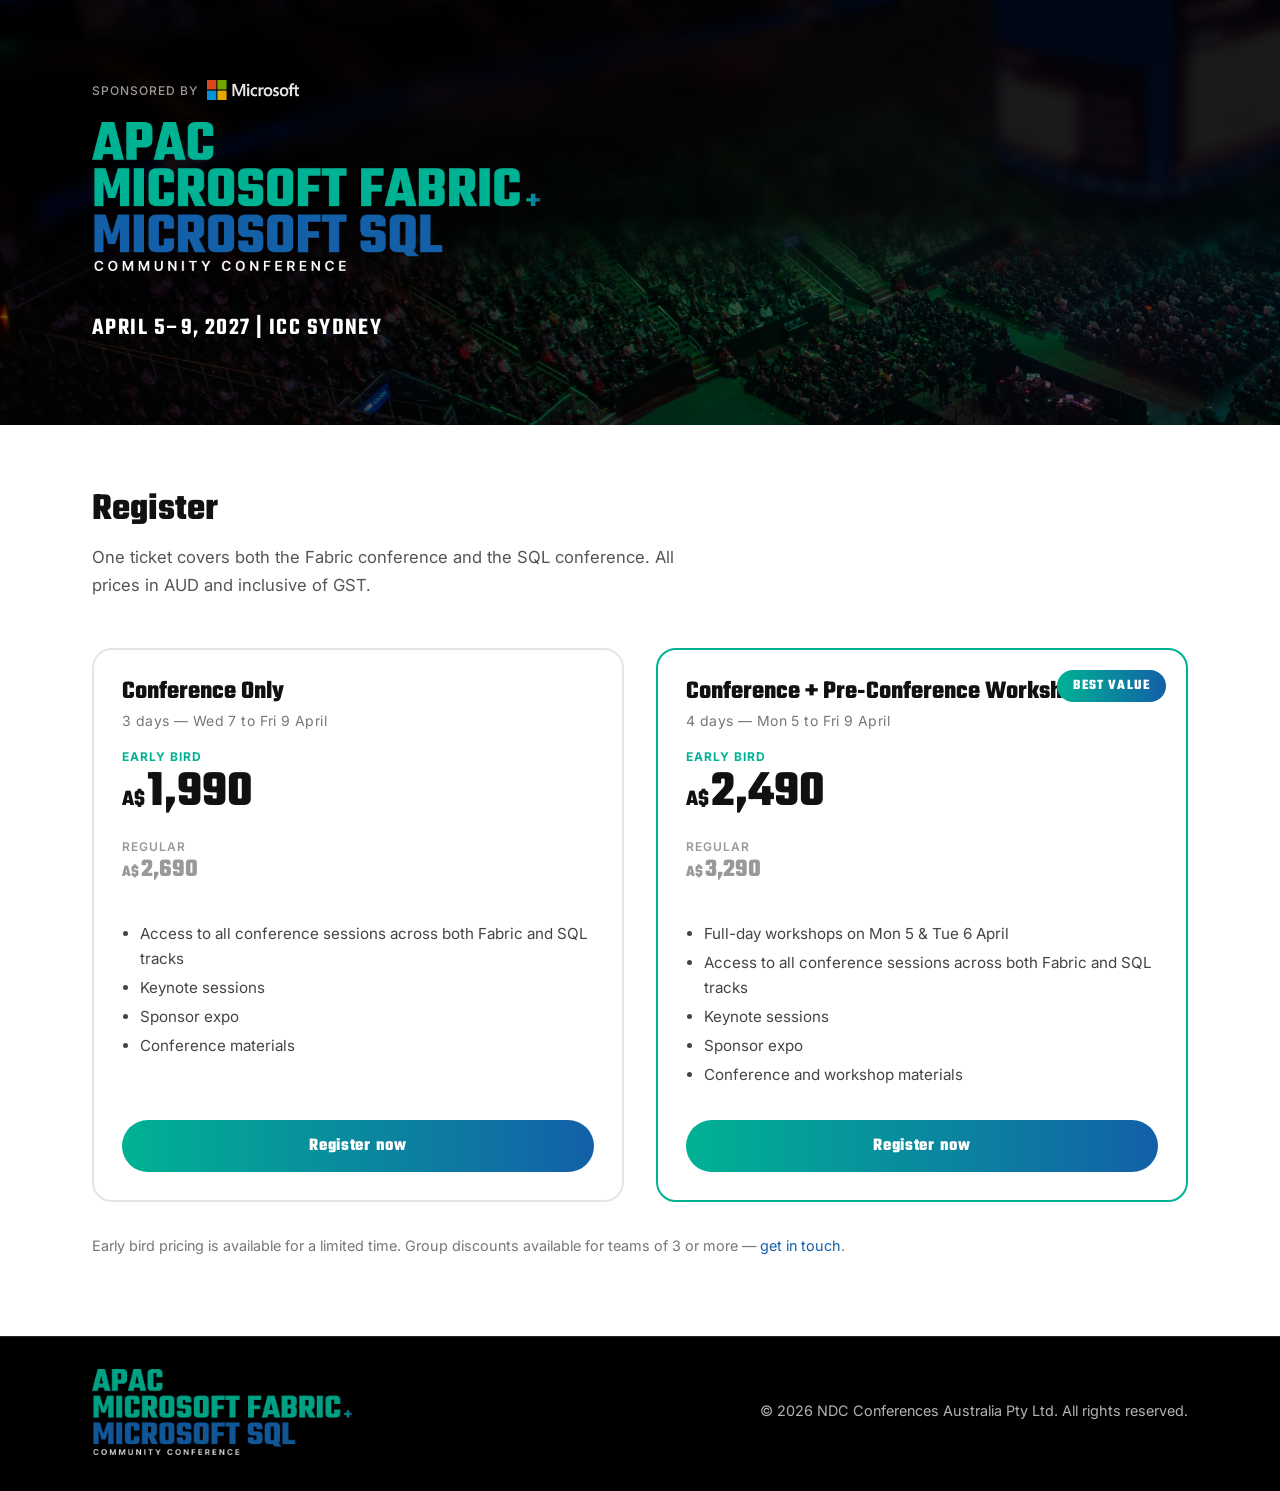
==== tickets.html @ f188d121 "Add tickets page with early bird and regular pricing Two tiers: Conference Only (A$1,990 / A$2,690) " ====
<!DOCTYPE html>
<html lang="en">
<head>
  <meta charset="UTF-8" />
  <meta name="viewport" content="width=device-width, initial-scale=1.0" />

  <title>Tickets | APAC Microsoft Fabric &amp; SQL Community Conference 2027 | Sydney</title>

  <meta
    name="description"
    content="Register for the APAC Microsoft Fabric Community Conference and Microsoft SQL Community Conference. ICC Sydney, 5–9 April 2027."
  />

  <link rel="icon" type="image/svg+xml" href="assets/favicon.svg" />
  <link rel="alternate icon" type="image/png" href="assets/favicon.png" />
  <link rel="preload" as="image" href="assets/fabconbackground.jpg" />
  <link rel="stylesheet" href="css/main.css" />
  <link rel="stylesheet" href="https://fonts.googleapis.com/css2?family=Inter:wght@300;400;500;600;700;800&family=Teko:wght@400;600;700&display=swap" />
</head>
<body>

  <div class="page-background page-background--short">
    <div class="page-content">
      <header class="hero">
        <div class="hero-wordmark">
          <div class="hero-sponsor">
            <span class="hero-sponsor-label">Sponsored by</span>
            <img src="assets/microsoft-logo.png" alt="Microsoft" class="hero-sponsor-logo" />
          </div>
          <a href="index.html">
            <img src="assets/logo-main.png" alt="APAC Microsoft Fabric Community Conference &amp; Microsoft SQL Community Conference" class="hero-logo" />
          </a>
        </div>

        <h2 class="hero-meta">
          April 5–9, 2027 | ICC Sydney
        </h2>
      </header>
    </div>
  </div>

  <main>
    <section class="pricing-section">
      <div class="pricing-inner">
        <h1 class="pricing-title">Register</h1>
        <p class="pricing-intro">
          One ticket covers both the Fabric conference and the SQL conference. All prices in AUD and inclusive of GST.
        </p>

        <div class="pricing-grid">

          <!-- Conference Only -->
          <div class="pricing-card">
            <div class="pricing-card-header">
              <h2 class="pricing-card-title">Conference Only</h2>
              <p class="pricing-card-days">3 days — Wed 7 to Fri 9 April</p>
            </div>
            <div class="pricing-card-body">
              <div class="pricing-tier pricing-tier--earlybird">
                <span class="pricing-tier-label">Early Bird</span>
                <div class="pricing-amount">
                  <span class="pricing-currency">A$</span><span class="pricing-number">1,990</span>
                </div>
              </div>
              <div class="pricing-tier">
                <span class="pricing-tier-label">Regular</span>
                <div class="pricing-amount pricing-amount--regular">
                  <span class="pricing-currency">A$</span><span class="pricing-number">2,690</span>
                </div>
              </div>
              <ul class="pricing-includes">
                <li>Access to all conference sessions across both Fabric and SQL tracks</li>
                <li>Keynote sessions</li>
                <li>Sponsor expo</li>
                <li>Conference materials</li>
              </ul>
              <a href="#" class="pricing-button">Register now</a>
            </div>
          </div>

          <!-- Conference + Workshops -->
          <div class="pricing-card pricing-card--featured">
            <div class="pricing-card-badge">Best value</div>
            <div class="pricing-card-header">
              <h2 class="pricing-card-title">Conference + Pre&#8209;Conference Workshops</h2>
              <p class="pricing-card-days">4 days — Mon 5 to Fri 9 April</p>
            </div>
            <div class="pricing-card-body">
              <div class="pricing-tier pricing-tier--earlybird">
                <span class="pricing-tier-label">Early Bird</span>
                <div class="pricing-amount">
                  <span class="pricing-currency">A$</span><span class="pricing-number">2,490</span>
                </div>
              </div>
              <div class="pricing-tier">
                <span class="pricing-tier-label">Regular</span>
                <div class="pricing-amount pricing-amount--regular">
                  <span class="pricing-currency">A$</span><span class="pricing-number">3,290</span>
                </div>
              </div>
              <ul class="pricing-includes">
                <li>Full-day workshops on Mon 5 &amp; Tue 6 April</li>
                <li>Access to all conference sessions across both Fabric and SQL tracks</li>
                <li>Keynote sessions</li>
                <li>Sponsor expo</li>
                <li>Conference and workshop materials</li>
              </ul>
              <a href="#" class="pricing-button">Register now</a>
            </div>
          </div>

        </div>

        <p class="pricing-note">
          Early bird pricing is available for a limited time. Group discounts available for teams of 3 or more — <a href="mailto:hello@fabconapac.com">get in touch</a>.
        </p>
      </div>
    </section>
  </main>

  <footer class="site-footer">
    <div class="footer-inner">
      <div class="footer-left">
        <img src="assets/logo-main.png" alt="APAC Microsoft Fabric Community Conference &amp; Microsoft SQL Community Conference" class="footer-logo" />
      </div>
      <div class="footer-right">
        <p class="footer-text">
          © 2026 NDC Conferences Australia Pty Ltd. All rights reserved.
        </p>
      </div>
    </div>
  </footer>

</body>
</html>
---- css/main.css ----
body{margin:0;font-family:'Inter',Helvetica,Arial,sans-serif;color:#fff;background:#000}.visually-hidden{position:absolute;width:1px;height:1px;padding:0;margin:-1px;overflow:hidden;clip:rect(0,0,0,0);white-space:nowrap;border:0}.page-background{position:relative;min-height:100vh;background-image:url(../assets/fabconbackground.jpg);background-size:cover;background-position:center top;background-repeat:no-repeat;box-sizing:border-box;padding:5rem 2rem 2rem}.page-background::before{content:'';position:absolute;inset:0;backdrop-filter:blur(6px);-webkit-backdrop-filter:blur(6px);background:linear-gradient(to bottom,rgba(0,0,0,.72) 0%,rgba(0,0,0,.72) 50%,rgba(0,0,0,.35) 72%,rgba(0,0,0,.25) 100%);-webkit-mask-image:linear-gradient(to bottom,black 50%,transparent 72%);mask-image:linear-gradient(to bottom,black 50%,transparent 72%);z-index:0}.page-background::after{content:'';position:absolute;inset:0;background:rgba(0,0,0,.3);z-index:0}.page-content{position:relative;z-index:1;width:100%;max-width:1096px;margin:0 auto}.hero{width:100%;max-width:560px;text-align:left}.hero-logo{width:min(48vw,336px);height:auto;max-height:none;display:block;margin-bottom:20px}.hero-wordmark{display:flex;flex-direction:column;gap:.15em;margin-bottom:20px}.hero-wordmark-title{font-family:'Teko',sans-serif;font-size:clamp(1.9rem,4.5vw,3rem);font-weight:800;letter-spacing:.03em;line-height:1;color:#fff}.hero-wordmark-sub{font-family:'Inter',sans-serif;font-size:clamp(.85rem,1.8vw,1.1rem);font-weight:400;letter-spacing:.12em;text-transform:uppercase;color:rgba(255,255,255,.8)}.hero-sponsor{display:flex;align-items:center;gap:.6rem;margin-bottom:1.25rem}.hero-sponsor-label{font-family:'Inter',sans-serif;font-size:.75rem;font-weight:500;letter-spacing:.08em;text-transform:uppercase;color:rgba(255,255,255,.6)}.hero-sponsor-logo{height:20px;width:auto;opacity:.9}.hero-meta{width:min(60vw,420px);margin:0 0 2rem;font-size:clamp(1.2rem,2.4vw,1.5rem);font-weight:600;letter-spacing:.06em;text-transform:uppercase}.signup-intro{width:min(60vw,420px);margin:0 0 1rem;font-size:clamp(.95rem,1.4vw,1.1rem);letter-spacing:.04em}.signup-form{width:min(60vw,420px)}.signup-row{display:flex;gap:.75rem}.signup-input{flex:1;min-width:0;height:3.25rem;padding:0 1rem;border-radius:999px;border:1px solid rgba(255,255,255,.35);background:rgba(0,0,0,.45);color:#fff;font:inherit;box-sizing:border-box}.signup-input::placeholder{color:rgba(255,255,255,.75)}.signup-input:focus{outline:0;border-color:rgba(255,255,255,.75)}.signup-button{height:3.25rem;padding:0 1.5rem;border:0;border-radius:999px;color:#fff;font:inherit;font-weight:700;cursor:pointer;white-space:nowrap;background:linear-gradient(90deg,#00b294 0%,#1360a8 100%)}.signup-button:hover{filter:brightness(1.05)}.signup-button:focus{outline:rgba(255,255,255,.85) solid 2px;outline-offset:2px}.fabcon-section{width:100%;max-width:1096px;margin:4rem auto 0}.fabcon-content{text-align:left}.fabcon-title{margin:0 0 2rem;font-size:clamp(1.8rem,3vw,2.75rem);line-height:1.15;color:#78d3b9;font-weight:700}.fabcon-body{display:grid;grid-template-columns:minmax(0,1fr) minmax(320px,460px);gap:2.5rem;align-items:stretch}.fabcon-text-content{max-width:540px}.fabcon-subtitle{margin:0 0 1rem;font-size:clamp(1.15rem,2vw,1.5rem);line-height:1.2;color:#fff;font-weight:700}.fabcon-text{margin:0;font-size:clamp(1rem,1.35vw,1.125rem);line-height:1.7}.fabcon-image-wrap{width:100%;height:100%;display:flex}.fabcon-image{width:100%;height:100%;object-fit:cover;display:block}.reasons-section{margin-top:5rem;background-color:#fff;color:#111;border-radius:24px;position:relative;overflow:hidden}.reasons-inner{max-width:1096px;margin:0 auto;padding:4rem 2rem;box-sizing:border-box}.reasons-title{margin:0 0 .75rem;font-size:clamp(2rem,3vw,2.8rem);line-height:1.1;color:#111}.reasons-intro{max-width:720px;margin:0 0 2.5rem;font-size:clamp(1rem,1.3vw,1.125rem);line-height:1.7;color:#333}.reasons-grid{display:grid;grid-template-columns:repeat(3,minmax(0,1fr));gap:2rem}.reason-card{display:flex;flex-direction:column}.reason-image{width:100%;aspect-ratio:4/3;object-fit:cover;display:block;border-radius:18px;margin-bottom:1rem}.reason-title{margin:0 0 .5rem;font-size:1.2rem;line-height:1.2;color:#111}.reason-text{margin:0;font-size:1rem;line-height:1.65;color:#333}@media (min-width:1100px){.hero-logo,.hero-meta,.signup-form,.signup-intro{width:448px}}@media (max-width:960px){.fabcon-body{grid-template-columns:1fr;gap:1.75rem}.fabcon-image-wrap{order:2;height:auto}.fabcon-image{height:auto}.reasons-grid{grid-template-columns:repeat(2,minmax(0,1fr))}}@media (max-width:640px){.page-background{padding:3rem 1.25rem 1.25rem}.hero{max-width:100%}.hero-logo,.hero-meta,.signup-form,.signup-intro{width:100%}.hero-logo{margin-top:1.5rem;margin-bottom:20px;margin-left:0}.hero-wordmark{margin-top:1.5rem}.signup-intro{margin-top:.25rem;margin-bottom:.5rem;font-size:.8rem}.signup-row{flex-direction:column;gap:.6rem}.signup-form .signup-input{-webkit-appearance:none;appearance:none;width:100%;min-height:4rem;height:4rem;padding:0 1.2rem;font-size:1rem;line-height:normal;box-sizing:border-box}.signup-form .signup-button{width:100%;min-height:3rem;height:3rem;padding:0 1rem;font-size:.95rem;box-sizing:border-box}.fabcon-section{margin-top:3rem}.reasons-section{margin-top:3rem;border-radius:18px}.reasons-inner{padding:2.5rem 1.25rem}.reasons-intro{margin-bottom:2rem}.reasons-grid{grid-template-columns:1fr;gap:1.5rem}.reason-image{aspect-ratio:16/10}}.site-footer{border-top:1px solid rgba(255,255,255,.15)}.footer-inner{max-width:1096px;margin:0 auto;padding:2rem;display:flex;align-items:center;justify-content:space-between;gap:2rem}.footer-logo{width:260px;height:auto;opacity:.9}.footer-wordmark{display:flex;flex-direction:column;gap:.1em}.footer-wordmark-title{font-family:'Teko',sans-serif;font-size:1.1rem;font-weight:800;letter-spacing:.03em;line-height:1;color:#fff}.footer-wordmark-sub{font-family:'Inter',sans-serif;font-size:.65rem;font-weight:400;letter-spacing:.1em;text-transform:uppercase;color:rgba(255,255,255,.7)}.brand-fabcon{color:#00b294}.brand-sqlcon{color:#1360a8}.footer-text{margin:0 0 .5rem;font-size:.9rem;color:rgba(255,255,255,.7)}.footer-links{display:flex;gap:1.25rem}.footer-links a{font-size:.9rem;color:rgba(255,255,255,.7);text-decoration:none}.footer-links a:hover{color:#fff}#hubspot-form{width:min(60vw,420px)}#hubspot-form .hs-form{margin:0}#hubspot-form .hs-form-field{margin-bottom:.75rem}#hubspot-form .hs_email .input,#hubspot-form .input{margin:0}#hubspot-form input[type=email]{width:100%;min-width:0;height:3.25rem;padding:0 1rem;border-radius:999px;border:1px solid rgba(255,255,255,.35);background:rgba(0,0,0,.45);color:#fff;font:inherit;box-sizing:border-box}#hubspot-form input[type=email]::placeholder{color:rgba(255,255,255,.75)}#hubspot-form input[type=email]:focus{outline:0;border-color:rgba(255,255,255,.75)}#hubspot-form .hs-button,#hubspot-form input[type=submit]{height:3.25rem;padding:0 1.5rem;border:0;border-radius:999px;color:#fff;font:inherit;font-weight:700;cursor:pointer;white-space:nowrap;background:linear-gradient(90deg,#00b294 0%,#1360a8 100%)}#hubspot-form .actions{margin:0}@media (min-width:1100px){#hubspot-form{width:560px}}@media (max-width:640px){.footer-inner{flex-direction:column;align-items:flex-start;padding:2rem 1.25rem}.footer-logo{width:140px}#hubspot-form{width:100%}#hubspot-form input[type=email]{-webkit-appearance:none;appearance:none;min-height:4rem;height:4rem;padding:0 1.2rem;font-size:1rem}#hubspot-form .hs-button,#hubspot-form input[type=submit]{width:100%;min-height:3rem;height:3rem;padding:0 1rem;font-size:.95rem}}.hero-meta,.fabcon-title,.fabcon-subtitle,.reasons-title,.reason-title{font-family:'Teko',sans-serif}.signup-button,#hubspot-form .hs-button,#hubspot-form input[type=submit]{font-family:'Teko',sans-serif}.fabric-icon{position:absolute;pointer-events:none;opacity:.15;}.fabric-icon--hex{width:190px;top:-55px;left:-45px;}.fabric-icon--db{width:130px;top:-15px;right:90px;}.fabric-icon--chart{width:160px;bottom:-15px;left:50px;}.fabric-icon--pipeline{width:170px;top:42%;right:-25px;}.fabric-icon--table{width:130px;bottom:50px;right:170px;}.fabric-icon--spark{width:80px;bottom:-10px;right:20px;opacity:.18;}.page-background--short{min-height:0;padding-bottom:3rem}.pricing-section{background:#fff;color:#111;padding:4rem 2rem;box-sizing:border-box}.pricing-inner{max-width:1096px;margin:0 auto}.pricing-title{font-family:'Teko',sans-serif;font-size:clamp(2rem,3vw,2.8rem);line-height:1.1;color:#111;margin:0 0 .75rem}.pricing-intro{max-width:600px;margin:0 0 3rem;font-size:clamp(1rem,1.3vw,1.125rem);line-height:1.7;color:#555}.pricing-grid{display:grid;grid-template-columns:repeat(2,minmax(0,1fr));gap:2rem;margin-bottom:2rem}.pricing-card{border:2px solid #e5e5e5;border-radius:20px;overflow:hidden;display:flex;flex-direction:column;position:relative}.pricing-card--featured{border-color:#00b294;border-width:2px}.pricing-card-badge{background:linear-gradient(90deg,#00b294 0%,#1360a8 100%);color:#fff;font-family:'Teko',sans-serif;font-size:.9rem;font-weight:700;letter-spacing:.08em;text-transform:uppercase;padding:.35rem 1rem;display:inline-block;position:absolute;top:1.25rem;right:1.25rem;border-radius:999px}.pricing-card-header{padding:1.75rem 1.75rem 1.25rem}.pricing-card-title{font-family:'Teko',sans-serif;font-size:clamp(1.4rem,2vw,1.8rem);font-weight:700;line-height:1.1;color:#111;margin:0 0 .4rem}.pricing-card-days{font-size:.875rem;color:#777;margin:0;letter-spacing:.03em}.pricing-card-body{padding:0 1.75rem 1.75rem;display:flex;flex-direction:column;flex:1}.pricing-tier{margin-bottom:1.25rem}.pricing-tier--earlybird .pricing-tier-label{color:#00b294;font-weight:700}.pricing-tier-label{display:block;font-size:.75rem;font-weight:600;letter-spacing:.08em;text-transform:uppercase;color:#999;margin-bottom:.2rem}.pricing-amount{display:flex;align-items:baseline;gap:.1rem}.pricing-currency{font-family:'Teko',sans-serif;font-size:1.4rem;font-weight:700;color:#111;line-height:1}.pricing-number{font-family:'Teko',sans-serif;font-size:clamp(2.6rem,4vw,3.4rem);font-weight:700;color:#111;line-height:1}.pricing-amount--regular .pricing-currency,.pricing-amount--regular .pricing-number{color:#999;font-size:1.6rem}.pricing-amount--regular .pricing-currency{font-size:1rem}.pricing-includes{margin:1.25rem 0 1.75rem;padding:0 0 0 1.1rem;list-style:disc}.pricing-includes li{font-size:.95rem;line-height:1.6;color:#444;margin-bottom:.3rem}.pricing-button{display:block;text-align:center;height:3.25rem;line-height:3.25rem;border-radius:999px;background:linear-gradient(90deg,#00b294 0%,#1360a8 100%);color:#fff;font-family:'Teko',sans-serif;font-size:1.1rem;font-weight:700;letter-spacing:.04em;text-decoration:none;margin-top:auto;transition:filter .15s}.pricing-button:hover{filter:brightness(1.08)}.pricing-note{font-size:.9rem;color:#777;line-height:1.65}.pricing-note a{color:#1360a8;text-decoration:none}.pricing-note a:hover{text-decoration:underline}.tickets-link{display:inline-block;margin-bottom:1.5rem;font-size:.9rem;font-weight:600;color:rgba(255,255,255,.7);text-decoration:none;letter-spacing:.04em}.tickets-link:hover{color:#fff}@media (max-width:680px){.pricing-grid{grid-template-columns:1fr}.pricing-card-badge{font-size:.8rem;padding:.25rem .75rem}}
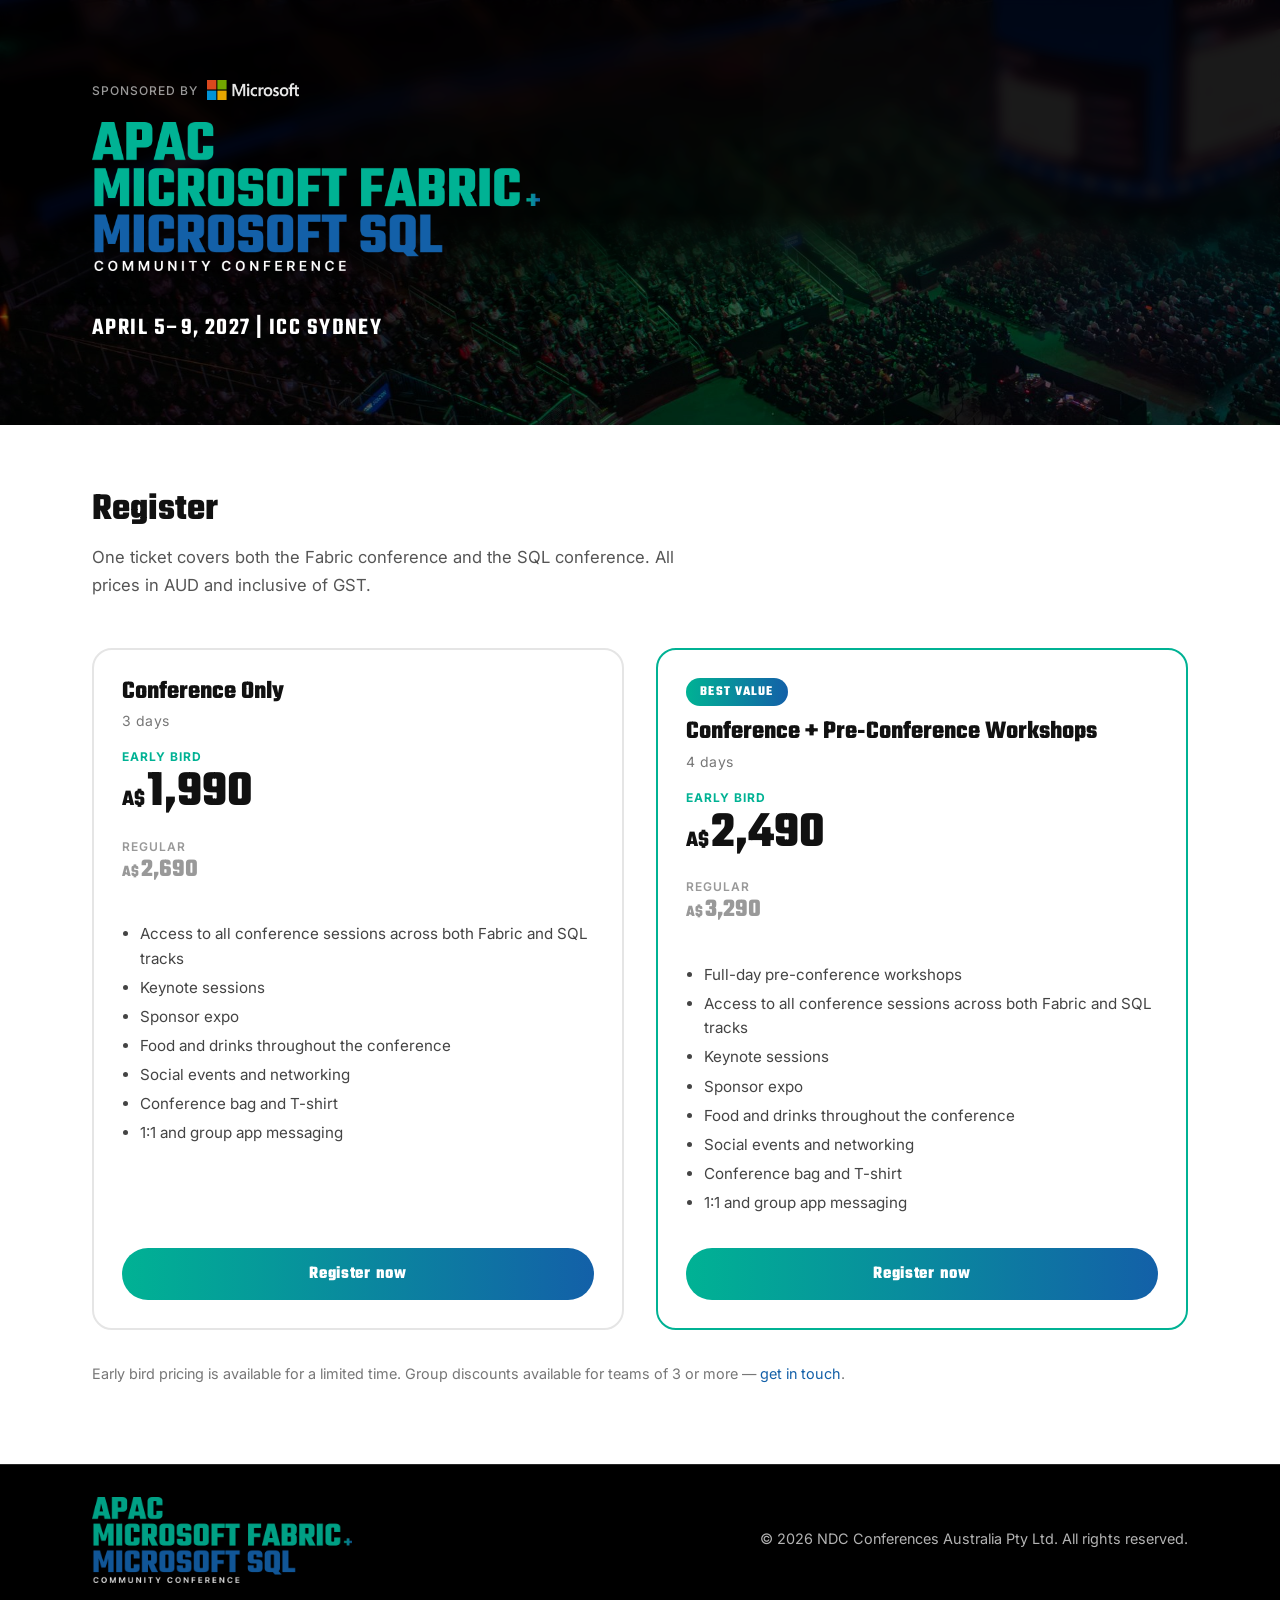
==== commit d1e635ab: "Fix Best Value badge layout, remove dates, add inclusions to both ticket types Co-Authored-By: Claud" ====
--- a/tickets.html
+++ b/tickets.html
@@ -53,7 +53,7 @@
           <div class="pricing-card">
             <div class="pricing-card-header">
               <h2 class="pricing-card-title">Conference Only</h2>
-              <p class="pricing-card-days">3 days — Wed 7 to Fri 9 April</p>
+              <p class="pricing-card-days">3 days</p>
             </div>
             <div class="pricing-card-body">
               <div class="pricing-tier pricing-tier--earlybird">
@@ -72,7 +72,10 @@
                 <li>Access to all conference sessions across both Fabric and SQL tracks</li>
                 <li>Keynote sessions</li>
                 <li>Sponsor expo</li>
-                <li>Conference materials</li>
+                <li>Food and drinks throughout the conference</li>
+                <li>Social events and networking</li>
+                <li>Conference bag and T-shirt</li>
+                <li>1:1 and group app messaging</li>
               </ul>
               <a href="#" class="pricing-button">Register now</a>
             </div>
@@ -80,10 +83,10 @@
 
           <!-- Conference + Workshops -->
           <div class="pricing-card pricing-card--featured">
-            <div class="pricing-card-badge">Best value</div>
             <div class="pricing-card-header">
+              <div class="pricing-card-badge">Best value</div>
               <h2 class="pricing-card-title">Conference + Pre&#8209;Conference Workshops</h2>
-              <p class="pricing-card-days">4 days — Mon 5 to Fri 9 April</p>
+              <p class="pricing-card-days">4 days</p>
             </div>
             <div class="pricing-card-body">
               <div class="pricing-tier pricing-tier--earlybird">
@@ -99,11 +102,14 @@
                 </div>
               </div>
               <ul class="pricing-includes">
-                <li>Full-day workshops on Mon 5 &amp; Tue 6 April</li>
+                <li>Full-day pre-conference workshops</li>
                 <li>Access to all conference sessions across both Fabric and SQL tracks</li>
                 <li>Keynote sessions</li>
                 <li>Sponsor expo</li>
-                <li>Conference and workshop materials</li>
+                <li>Food and drinks throughout the conference</li>
+                <li>Social events and networking</li>
+                <li>Conference bag and T-shirt</li>
+                <li>1:1 and group app messaging</li>
               </ul>
               <a href="#" class="pricing-button">Register now</a>
             </div>
--- a/css/main.css
+++ b/css/main.css
@@ -1 +1 @@
-body{margin:0;font-family:'Inter',Helvetica,Arial,sans-serif;color:#fff;background:#000}.visually-hidden{position:absolute;width:1px;height:1px;padding:0;margin:-1px;overflow:hidden;clip:rect(0,0,0,0);white-space:nowrap;border:0}.page-background{position:relative;min-height:100vh;background-image:url(../assets/fabconbackground.jpg);background-size:cover;background-position:center top;background-repeat:no-repeat;box-sizing:border-box;padding:5rem 2rem 2rem}.page-background::before{content:'';position:absolute;inset:0;backdrop-filter:blur(6px);-webkit-backdrop-filter:blur(6px);background:linear-gradient(to bottom,rgba(0,0,0,.72) 0%,rgba(0,0,0,.72) 50%,rgba(0,0,0,.35) 72%,rgba(0,0,0,.25) 100%);-webkit-mask-image:linear-gradient(to bottom,black 50%,transparent 72%);mask-image:linear-gradient(to bottom,black 50%,transparent 72%);z-index:0}.page-background::after{content:'';position:absolute;inset:0;background:rgba(0,0,0,.3);z-index:0}.page-content{position:relative;z-index:1;width:100%;max-width:1096px;margin:0 auto}.hero{width:100%;max-width:560px;text-align:left}.hero-logo{width:min(48vw,336px);height:auto;max-height:none;display:block;margin-bottom:20px}.hero-wordmark{display:flex;flex-direction:column;gap:.15em;margin-bottom:20px}.hero-wordmark-title{font-family:'Teko',sans-serif;font-size:clamp(1.9rem,4.5vw,3rem);font-weight:800;letter-spacing:.03em;line-height:1;color:#fff}.hero-wordmark-sub{font-family:'Inter',sans-serif;font-size:clamp(.85rem,1.8vw,1.1rem);font-weight:400;letter-spacing:.12em;text-transform:uppercase;color:rgba(255,255,255,.8)}.hero-sponsor{display:flex;align-items:center;gap:.6rem;margin-bottom:1.25rem}.hero-sponsor-label{font-family:'Inter',sans-serif;font-size:.75rem;font-weight:500;letter-spacing:.08em;text-transform:uppercase;color:rgba(255,255,255,.6)}.hero-sponsor-logo{height:20px;width:auto;opacity:.9}.hero-meta{width:min(60vw,420px);margin:0 0 2rem;font-size:clamp(1.2rem,2.4vw,1.5rem);font-weight:600;letter-spacing:.06em;text-transform:uppercase}.signup-intro{width:min(60vw,420px);margin:0 0 1rem;font-size:clamp(.95rem,1.4vw,1.1rem);letter-spacing:.04em}.signup-form{width:min(60vw,420px)}.signup-row{display:flex;gap:.75rem}.signup-input{flex:1;min-width:0;height:3.25rem;padding:0 1rem;border-radius:999px;border:1px solid rgba(255,255,255,.35);background:rgba(0,0,0,.45);color:#fff;font:inherit;box-sizing:border-box}.signup-input::placeholder{color:rgba(255,255,255,.75)}.signup-input:focus{outline:0;border-color:rgba(255,255,255,.75)}.signup-button{height:3.25rem;padding:0 1.5rem;border:0;border-radius:999px;color:#fff;font:inherit;font-weight:700;cursor:pointer;white-space:nowrap;background:linear-gradient(90deg,#00b294 0%,#1360a8 100%)}.signup-button:hover{filter:brightness(1.05)}.signup-button:focus{outline:rgba(255,255,255,.85) solid 2px;outline-offset:2px}.fabcon-section{width:100%;max-width:1096px;margin:4rem auto 0}.fabcon-content{text-align:left}.fabcon-title{margin:0 0 2rem;font-size:clamp(1.8rem,3vw,2.75rem);line-height:1.15;color:#78d3b9;font-weight:700}.fabcon-body{display:grid;grid-template-columns:minmax(0,1fr) minmax(320px,460px);gap:2.5rem;align-items:stretch}.fabcon-text-content{max-width:540px}.fabcon-subtitle{margin:0 0 1rem;font-size:clamp(1.15rem,2vw,1.5rem);line-height:1.2;color:#fff;font-weight:700}.fabcon-text{margin:0;font-size:clamp(1rem,1.35vw,1.125rem);line-height:1.7}.fabcon-image-wrap{width:100%;height:100%;display:flex}.fabcon-image{width:100%;height:100%;object-fit:cover;display:block}.reasons-section{margin-top:5rem;background-color:#fff;color:#111;border-radius:24px;position:relative;overflow:hidden}.reasons-inner{max-width:1096px;margin:0 auto;padding:4rem 2rem;box-sizing:border-box}.reasons-title{margin:0 0 .75rem;font-size:clamp(2rem,3vw,2.8rem);line-height:1.1;color:#111}.reasons-intro{max-width:720px;margin:0 0 2.5rem;font-size:clamp(1rem,1.3vw,1.125rem);line-height:1.7;color:#333}.reasons-grid{display:grid;grid-template-columns:repeat(3,minmax(0,1fr));gap:2rem}.reason-card{display:flex;flex-direction:column}.reason-image{width:100%;aspect-ratio:4/3;object-fit:cover;display:block;border-radius:18px;margin-bottom:1rem}.reason-title{margin:0 0 .5rem;font-size:1.2rem;line-height:1.2;color:#111}.reason-text{margin:0;font-size:1rem;line-height:1.65;color:#333}@media (min-width:1100px){.hero-logo,.hero-meta,.signup-form,.signup-intro{width:448px}}@media (max-width:960px){.fabcon-body{grid-template-columns:1fr;gap:1.75rem}.fabcon-image-wrap{order:2;height:auto}.fabcon-image{height:auto}.reasons-grid{grid-template-columns:repeat(2,minmax(0,1fr))}}@media (max-width:640px){.page-background{padding:3rem 1.25rem 1.25rem}.hero{max-width:100%}.hero-logo,.hero-meta,.signup-form,.signup-intro{width:100%}.hero-logo{margin-top:1.5rem;margin-bottom:20px;margin-left:0}.hero-wordmark{margin-top:1.5rem}.signup-intro{margin-top:.25rem;margin-bottom:.5rem;font-size:.8rem}.signup-row{flex-direction:column;gap:.6rem}.signup-form .signup-input{-webkit-appearance:none;appearance:none;width:100%;min-height:4rem;height:4rem;padding:0 1.2rem;font-size:1rem;line-height:normal;box-sizing:border-box}.signup-form .signup-button{width:100%;min-height:3rem;height:3rem;padding:0 1rem;font-size:.95rem;box-sizing:border-box}.fabcon-section{margin-top:3rem}.reasons-section{margin-top:3rem;border-radius:18px}.reasons-inner{padding:2.5rem 1.25rem}.reasons-intro{margin-bottom:2rem}.reasons-grid{grid-template-columns:1fr;gap:1.5rem}.reason-image{aspect-ratio:16/10}}.site-footer{border-top:1px solid rgba(255,255,255,.15)}.footer-inner{max-width:1096px;margin:0 auto;padding:2rem;display:flex;align-items:center;justify-content:space-between;gap:2rem}.footer-logo{width:260px;height:auto;opacity:.9}.footer-wordmark{display:flex;flex-direction:column;gap:.1em}.footer-wordmark-title{font-family:'Teko',sans-serif;font-size:1.1rem;font-weight:800;letter-spacing:.03em;line-height:1;color:#fff}.footer-wordmark-sub{font-family:'Inter',sans-serif;font-size:.65rem;font-weight:400;letter-spacing:.1em;text-transform:uppercase;color:rgba(255,255,255,.7)}.brand-fabcon{color:#00b294}.brand-sqlcon{color:#1360a8}.footer-text{margin:0 0 .5rem;font-size:.9rem;color:rgba(255,255,255,.7)}.footer-links{display:flex;gap:1.25rem}.footer-links a{font-size:.9rem;color:rgba(255,255,255,.7);text-decoration:none}.footer-links a:hover{color:#fff}#hubspot-form{width:min(60vw,420px)}#hubspot-form .hs-form{margin:0}#hubspot-form .hs-form-field{margin-bottom:.75rem}#hubspot-form .hs_email .input,#hubspot-form .input{margin:0}#hubspot-form input[type=email]{width:100%;min-width:0;height:3.25rem;padding:0 1rem;border-radius:999px;border:1px solid rgba(255,255,255,.35);background:rgba(0,0,0,.45);color:#fff;font:inherit;box-sizing:border-box}#hubspot-form input[type=email]::placeholder{color:rgba(255,255,255,.75)}#hubspot-form input[type=email]:focus{outline:0;border-color:rgba(255,255,255,.75)}#hubspot-form .hs-button,#hubspot-form input[type=submit]{height:3.25rem;padding:0 1.5rem;border:0;border-radius:999px;color:#fff;font:inherit;font-weight:700;cursor:pointer;white-space:nowrap;background:linear-gradient(90deg,#00b294 0%,#1360a8 100%)}#hubspot-form .actions{margin:0}@media (min-width:1100px){#hubspot-form{width:560px}}@media (max-width:640px){.footer-inner{flex-direction:column;align-items:flex-start;padding:2rem 1.25rem}.footer-logo{width:140px}#hubspot-form{width:100%}#hubspot-form input[type=email]{-webkit-appearance:none;appearance:none;min-height:4rem;height:4rem;padding:0 1.2rem;font-size:1rem}#hubspot-form .hs-button,#hubspot-form input[type=submit]{width:100%;min-height:3rem;height:3rem;padding:0 1rem;font-size:.95rem}}.hero-meta,.fabcon-title,.fabcon-subtitle,.reasons-title,.reason-title{font-family:'Teko',sans-serif}.signup-button,#hubspot-form .hs-button,#hubspot-form input[type=submit]{font-family:'Teko',sans-serif}.fabric-icon{position:absolute;pointer-events:none;opacity:.15;}.fabric-icon--hex{width:190px;top:-55px;left:-45px;}.fabric-icon--db{width:130px;top:-15px;right:90px;}.fabric-icon--chart{width:160px;bottom:-15px;left:50px;}.fabric-icon--pipeline{width:170px;top:42%;right:-25px;}.fabric-icon--table{width:130px;bottom:50px;right:170px;}.fabric-icon--spark{width:80px;bottom:-10px;right:20px;opacity:.18;}.page-background--short{min-height:0;padding-bottom:3rem}.pricing-section{background:#fff;color:#111;padding:4rem 2rem;box-sizing:border-box}.pricing-inner{max-width:1096px;margin:0 auto}.pricing-title{font-family:'Teko',sans-serif;font-size:clamp(2rem,3vw,2.8rem);line-height:1.1;color:#111;margin:0 0 .75rem}.pricing-intro{max-width:600px;margin:0 0 3rem;font-size:clamp(1rem,1.3vw,1.125rem);line-height:1.7;color:#555}.pricing-grid{display:grid;grid-template-columns:repeat(2,minmax(0,1fr));gap:2rem;margin-bottom:2rem}.pricing-card{border:2px solid #e5e5e5;border-radius:20px;overflow:hidden;display:flex;flex-direction:column;position:relative}.pricing-card--featured{border-color:#00b294;border-width:2px}.pricing-card-badge{background:linear-gradient(90deg,#00b294 0%,#1360a8 100%);color:#fff;font-family:'Teko',sans-serif;font-size:.9rem;font-weight:700;letter-spacing:.08em;text-transform:uppercase;padding:.35rem 1rem;display:inline-block;position:absolute;top:1.25rem;right:1.25rem;border-radius:999px}.pricing-card-header{padding:1.75rem 1.75rem 1.25rem}.pricing-card-title{font-family:'Teko',sans-serif;font-size:clamp(1.4rem,2vw,1.8rem);font-weight:700;line-height:1.1;color:#111;margin:0 0 .4rem}.pricing-card-days{font-size:.875rem;color:#777;margin:0;letter-spacing:.03em}.pricing-card-body{padding:0 1.75rem 1.75rem;display:flex;flex-direction:column;flex:1}.pricing-tier{margin-bottom:1.25rem}.pricing-tier--earlybird .pricing-tier-label{color:#00b294;font-weight:700}.pricing-tier-label{display:block;font-size:.75rem;font-weight:600;letter-spacing:.08em;text-transform:uppercase;color:#999;margin-bottom:.2rem}.pricing-amount{display:flex;align-items:baseline;gap:.1rem}.pricing-currency{font-family:'Teko',sans-serif;font-size:1.4rem;font-weight:700;color:#111;line-height:1}.pricing-number{font-family:'Teko',sans-serif;font-size:clamp(2.6rem,4vw,3.4rem);font-weight:700;color:#111;line-height:1}.pricing-amount--regular .pricing-currency,.pricing-amount--regular .pricing-number{color:#999;font-size:1.6rem}.pricing-amount--regular .pricing-currency{font-size:1rem}.pricing-includes{margin:1.25rem 0 1.75rem;padding:0 0 0 1.1rem;list-style:disc}.pricing-includes li{font-size:.95rem;line-height:1.6;color:#444;margin-bottom:.3rem}.pricing-button{display:block;text-align:center;height:3.25rem;line-height:3.25rem;border-radius:999px;background:linear-gradient(90deg,#00b294 0%,#1360a8 100%);color:#fff;font-family:'Teko',sans-serif;font-size:1.1rem;font-weight:700;letter-spacing:.04em;text-decoration:none;margin-top:auto;transition:filter .15s}.pricing-button:hover{filter:brightness(1.08)}.pricing-note{font-size:.9rem;color:#777;line-height:1.65}.pricing-note a{color:#1360a8;text-decoration:none}.pricing-note a:hover{text-decoration:underline}.tickets-link{display:inline-block;margin-bottom:1.5rem;font-size:.9rem;font-weight:600;color:rgba(255,255,255,.7);text-decoration:none;letter-spacing:.04em}.tickets-link:hover{color:#fff}@media (max-width:680px){.pricing-grid{grid-template-columns:1fr}.pricing-card-badge{font-size:.8rem;padding:.25rem .75rem}}+body{margin:0;font-family:'Inter',Helvetica,Arial,sans-serif;color:#fff;background:#000}.visually-hidden{position:absolute;width:1px;height:1px;padding:0;margin:-1px;overflow:hidden;clip:rect(0,0,0,0);white-space:nowrap;border:0}.page-background{position:relative;min-height:100vh;background-image:url(../assets/fabconbackground.jpg);background-size:cover;background-position:center top;background-repeat:no-repeat;box-sizing:border-box;padding:5rem 2rem 2rem}.page-background::before{content:'';position:absolute;inset:0;backdrop-filter:blur(6px);-webkit-backdrop-filter:blur(6px);background:linear-gradient(to bottom,rgba(0,0,0,.72) 0%,rgba(0,0,0,.72) 50%,rgba(0,0,0,.35) 72%,rgba(0,0,0,.25) 100%);-webkit-mask-image:linear-gradient(to bottom,black 50%,transparent 72%);mask-image:linear-gradient(to bottom,black 50%,transparent 72%);z-index:0}.page-background::after{content:'';position:absolute;inset:0;background:rgba(0,0,0,.3);z-index:0}.page-content{position:relative;z-index:1;width:100%;max-width:1096px;margin:0 auto}.hero{width:100%;max-width:560px;text-align:left}.hero-logo{width:min(48vw,336px);height:auto;max-height:none;display:block;margin-bottom:20px}.hero-wordmark{display:flex;flex-direction:column;gap:.15em;margin-bottom:20px}.hero-wordmark-title{font-family:'Teko',sans-serif;font-size:clamp(1.9rem,4.5vw,3rem);font-weight:800;letter-spacing:.03em;line-height:1;color:#fff}.hero-wordmark-sub{font-family:'Inter',sans-serif;font-size:clamp(.85rem,1.8vw,1.1rem);font-weight:400;letter-spacing:.12em;text-transform:uppercase;color:rgba(255,255,255,.8)}.hero-sponsor{display:flex;align-items:center;gap:.6rem;margin-bottom:1.25rem}.hero-sponsor-label{font-family:'Inter',sans-serif;font-size:.75rem;font-weight:500;letter-spacing:.08em;text-transform:uppercase;color:rgba(255,255,255,.6)}.hero-sponsor-logo{height:20px;width:auto;opacity:.9}.hero-meta{width:min(60vw,420px);margin:0 0 2rem;font-size:clamp(1.2rem,2.4vw,1.5rem);font-weight:600;letter-spacing:.06em;text-transform:uppercase}.signup-intro{width:min(60vw,420px);margin:0 0 1rem;font-size:clamp(.95rem,1.4vw,1.1rem);letter-spacing:.04em}.signup-form{width:min(60vw,420px)}.signup-row{display:flex;gap:.75rem}.signup-input{flex:1;min-width:0;height:3.25rem;padding:0 1rem;border-radius:999px;border:1px solid rgba(255,255,255,.35);background:rgba(0,0,0,.45);color:#fff;font:inherit;box-sizing:border-box}.signup-input::placeholder{color:rgba(255,255,255,.75)}.signup-input:focus{outline:0;border-color:rgba(255,255,255,.75)}.signup-button{height:3.25rem;padding:0 1.5rem;border:0;border-radius:999px;color:#fff;font:inherit;font-weight:700;cursor:pointer;white-space:nowrap;background:linear-gradient(90deg,#00b294 0%,#1360a8 100%)}.signup-button:hover{filter:brightness(1.05)}.signup-button:focus{outline:rgba(255,255,255,.85) solid 2px;outline-offset:2px}.fabcon-section{width:100%;max-width:1096px;margin:4rem auto 0}.fabcon-content{text-align:left}.fabcon-title{margin:0 0 2rem;font-size:clamp(1.8rem,3vw,2.75rem);line-height:1.15;color:#78d3b9;font-weight:700}.fabcon-body{display:grid;grid-template-columns:minmax(0,1fr) minmax(320px,460px);gap:2.5rem;align-items:stretch}.fabcon-text-content{max-width:540px}.fabcon-subtitle{margin:0 0 1rem;font-size:clamp(1.15rem,2vw,1.5rem);line-height:1.2;color:#fff;font-weight:700}.fabcon-text{margin:0;font-size:clamp(1rem,1.35vw,1.125rem);line-height:1.7}.fabcon-image-wrap{width:100%;height:100%;display:flex}.fabcon-image{width:100%;height:100%;object-fit:cover;display:block}.reasons-section{margin-top:5rem;background-color:#fff;color:#111;border-radius:24px;position:relative;overflow:hidden}.reasons-inner{max-width:1096px;margin:0 auto;padding:4rem 2rem;box-sizing:border-box}.reasons-title{margin:0 0 .75rem;font-size:clamp(2rem,3vw,2.8rem);line-height:1.1;color:#111}.reasons-intro{max-width:720px;margin:0 0 2.5rem;font-size:clamp(1rem,1.3vw,1.125rem);line-height:1.7;color:#333}.reasons-grid{display:grid;grid-template-columns:repeat(3,minmax(0,1fr));gap:2rem}.reason-card{display:flex;flex-direction:column}.reason-image{width:100%;aspect-ratio:4/3;object-fit:cover;display:block;border-radius:18px;margin-bottom:1rem}.reason-title{margin:0 0 .5rem;font-size:1.2rem;line-height:1.2;color:#111}.reason-text{margin:0;font-size:1rem;line-height:1.65;color:#333}@media (min-width:1100px){.hero-logo,.hero-meta,.signup-form,.signup-intro{width:448px}}@media (max-width:960px){.fabcon-body{grid-template-columns:1fr;gap:1.75rem}.fabcon-image-wrap{order:2;height:auto}.fabcon-image{height:auto}.reasons-grid{grid-template-columns:repeat(2,minmax(0,1fr))}}@media (max-width:640px){.page-background{padding:3rem 1.25rem 1.25rem}.hero{max-width:100%}.hero-logo,.hero-meta,.signup-form,.signup-intro{width:100%}.hero-logo{margin-top:1.5rem;margin-bottom:20px;margin-left:0}.hero-wordmark{margin-top:1.5rem}.signup-intro{margin-top:.25rem;margin-bottom:.5rem;font-size:.8rem}.signup-row{flex-direction:column;gap:.6rem}.signup-form .signup-input{-webkit-appearance:none;appearance:none;width:100%;min-height:4rem;height:4rem;padding:0 1.2rem;font-size:1rem;line-height:normal;box-sizing:border-box}.signup-form .signup-button{width:100%;min-height:3rem;height:3rem;padding:0 1rem;font-size:.95rem;box-sizing:border-box}.fabcon-section{margin-top:3rem}.reasons-section{margin-top:3rem;border-radius:18px}.reasons-inner{padding:2.5rem 1.25rem}.reasons-intro{margin-bottom:2rem}.reasons-grid{grid-template-columns:1fr;gap:1.5rem}.reason-image{aspect-ratio:16/10}}.site-footer{border-top:1px solid rgba(255,255,255,.15)}.footer-inner{max-width:1096px;margin:0 auto;padding:2rem;display:flex;align-items:center;justify-content:space-between;gap:2rem}.footer-logo{width:260px;height:auto;opacity:.9}.footer-wordmark{display:flex;flex-direction:column;gap:.1em}.footer-wordmark-title{font-family:'Teko',sans-serif;font-size:1.1rem;font-weight:800;letter-spacing:.03em;line-height:1;color:#fff}.footer-wordmark-sub{font-family:'Inter',sans-serif;font-size:.65rem;font-weight:400;letter-spacing:.1em;text-transform:uppercase;color:rgba(255,255,255,.7)}.brand-fabcon{color:#00b294}.brand-sqlcon{color:#1360a8}.footer-text{margin:0 0 .5rem;font-size:.9rem;color:rgba(255,255,255,.7)}.footer-links{display:flex;gap:1.25rem}.footer-links a{font-size:.9rem;color:rgba(255,255,255,.7);text-decoration:none}.footer-links a:hover{color:#fff}#hubspot-form{width:min(60vw,420px)}#hubspot-form .hs-form{margin:0}#hubspot-form .hs-form-field{margin-bottom:.75rem}#hubspot-form .hs_email .input,#hubspot-form .input{margin:0}#hubspot-form input[type=email]{width:100%;min-width:0;height:3.25rem;padding:0 1rem;border-radius:999px;border:1px solid rgba(255,255,255,.35);background:rgba(0,0,0,.45);color:#fff;font:inherit;box-sizing:border-box}#hubspot-form input[type=email]::placeholder{color:rgba(255,255,255,.75)}#hubspot-form input[type=email]:focus{outline:0;border-color:rgba(255,255,255,.75)}#hubspot-form .hs-button,#hubspot-form input[type=submit]{height:3.25rem;padding:0 1.5rem;border:0;border-radius:999px;color:#fff;font:inherit;font-weight:700;cursor:pointer;white-space:nowrap;background:linear-gradient(90deg,#00b294 0%,#1360a8 100%)}#hubspot-form .actions{margin:0}@media (min-width:1100px){#hubspot-form{width:560px}}@media (max-width:640px){.footer-inner{flex-direction:column;align-items:flex-start;padding:2rem 1.25rem}.footer-logo{width:140px}#hubspot-form{width:100%}#hubspot-form input[type=email]{-webkit-appearance:none;appearance:none;min-height:4rem;height:4rem;padding:0 1.2rem;font-size:1rem}#hubspot-form .hs-button,#hubspot-form input[type=submit]{width:100%;min-height:3rem;height:3rem;padding:0 1rem;font-size:.95rem}}.hero-meta,.fabcon-title,.fabcon-subtitle,.reasons-title,.reason-title{font-family:'Teko',sans-serif}.signup-button,#hubspot-form .hs-button,#hubspot-form input[type=submit]{font-family:'Teko',sans-serif}.fabric-icon{position:absolute;pointer-events:none;opacity:.15;}.fabric-icon--hex{width:190px;top:-55px;left:-45px;}.fabric-icon--db{width:130px;top:-15px;right:90px;}.fabric-icon--chart{width:160px;bottom:-15px;left:50px;}.fabric-icon--pipeline{width:170px;top:42%;right:-25px;}.fabric-icon--table{width:130px;bottom:50px;right:170px;}.fabric-icon--spark{width:80px;bottom:-10px;right:20px;opacity:.18;}.page-background--short{min-height:0;padding-bottom:3rem}.pricing-section{background:#fff;color:#111;padding:4rem 2rem;box-sizing:border-box}.pricing-inner{max-width:1096px;margin:0 auto}.pricing-title{font-family:'Teko',sans-serif;font-size:clamp(2rem,3vw,2.8rem);line-height:1.1;color:#111;margin:0 0 .75rem}.pricing-intro{max-width:600px;margin:0 0 3rem;font-size:clamp(1rem,1.3vw,1.125rem);line-height:1.7;color:#555}.pricing-grid{display:grid;grid-template-columns:repeat(2,minmax(0,1fr));gap:2rem;margin-bottom:2rem}.pricing-card{border:2px solid #e5e5e5;border-radius:20px;overflow:hidden;display:flex;flex-direction:column}.pricing-card--featured{border-color:#00b294;border-width:2px}.pricing-card-badge{background:linear-gradient(90deg,#00b294 0%,#1360a8 100%);color:#fff;font-family:'Teko',sans-serif;font-size:.85rem;font-weight:700;letter-spacing:.08em;text-transform:uppercase;padding:.3rem .9rem;display:inline-block;border-radius:999px;margin-bottom:.75rem}.pricing-card-header{padding:1.75rem 1.75rem 1.25rem}.pricing-card-title{font-family:'Teko',sans-serif;font-size:clamp(1.4rem,2vw,1.8rem);font-weight:700;line-height:1.1;color:#111;margin:0 0 .4rem}.pricing-card-days{font-size:.875rem;color:#777;margin:0;letter-spacing:.03em}.pricing-card-body{padding:0 1.75rem 1.75rem;display:flex;flex-direction:column;flex:1}.pricing-tier{margin-bottom:1.25rem}.pricing-tier--earlybird .pricing-tier-label{color:#00b294;font-weight:700}.pricing-tier-label{display:block;font-size:.75rem;font-weight:600;letter-spacing:.08em;text-transform:uppercase;color:#999;margin-bottom:.2rem}.pricing-amount{display:flex;align-items:baseline;gap:.1rem}.pricing-currency{font-family:'Teko',sans-serif;font-size:1.4rem;font-weight:700;color:#111;line-height:1}.pricing-number{font-family:'Teko',sans-serif;font-size:clamp(2.6rem,4vw,3.4rem);font-weight:700;color:#111;line-height:1}.pricing-amount--regular .pricing-currency,.pricing-amount--regular .pricing-number{color:#999;font-size:1.6rem}.pricing-amount--regular .pricing-currency{font-size:1rem}.pricing-includes{margin:1.25rem 0 1.75rem;padding:0 0 0 1.1rem;list-style:disc}.pricing-includes li{font-size:.95rem;line-height:1.6;color:#444;margin-bottom:.3rem}.pricing-button{display:block;text-align:center;height:3.25rem;line-height:3.25rem;border-radius:999px;background:linear-gradient(90deg,#00b294 0%,#1360a8 100%);color:#fff;font-family:'Teko',sans-serif;font-size:1.1rem;font-weight:700;letter-spacing:.04em;text-decoration:none;margin-top:auto;transition:filter .15s}.pricing-button:hover{filter:brightness(1.08)}.pricing-note{font-size:.9rem;color:#777;line-height:1.65}.pricing-note a{color:#1360a8;text-decoration:none}.pricing-note a:hover{text-decoration:underline}.tickets-link{display:inline-block;margin-bottom:1.5rem;font-size:.9rem;font-weight:600;color:rgba(255,255,255,.7);text-decoration:none;letter-spacing:.04em}.tickets-link:hover{color:#fff}@media (max-width:680px){.pricing-grid{grid-template-columns:1fr}.pricing-card-badge{font-size:.8rem;padding:.25rem .75rem}}
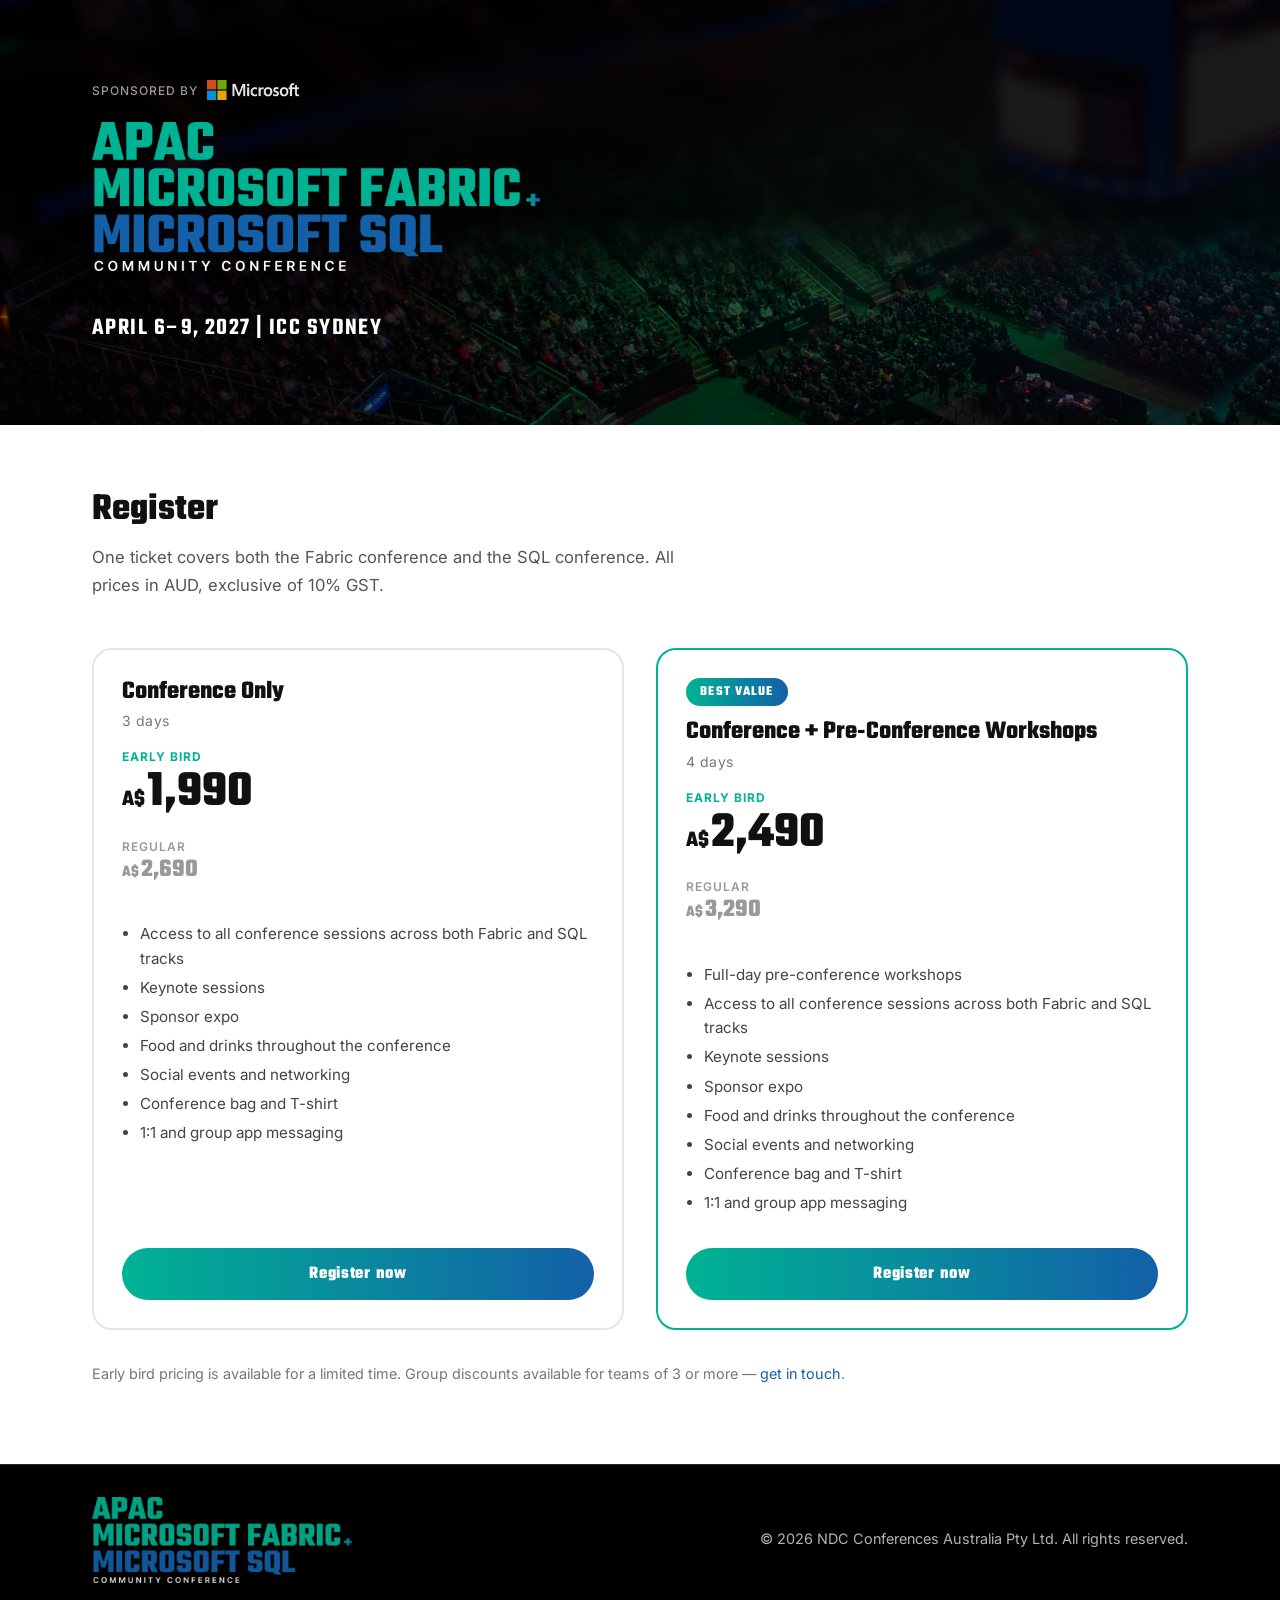
==== commit b7305341: "Update dates to 6-9 April, GST wording, button style, form text, USA/Europe copy - Dates updated to " ====
--- a/tickets.html
+++ b/tickets.html
@@ -33,7 +33,7 @@
         </div>
 
         <h2 class="hero-meta">
-          April 5–9, 2027 | ICC Sydney
+          April 6–9, 2027 | ICC Sydney
         </h2>
       </header>
     </div>
@@ -44,7 +44,7 @@
       <div class="pricing-inner">
         <h1 class="pricing-title">Register</h1>
         <p class="pricing-intro">
-          One ticket covers both the Fabric conference and the SQL conference. All prices in AUD and inclusive of GST.
+          One ticket covers both the Fabric conference and the SQL conference. All prices in AUD, exclusive of 10% GST.
         </p>
 
         <div class="pricing-grid">
--- a/css/main.css
+++ b/css/main.css
@@ -1 +1 @@
-body{margin:0;font-family:'Inter',Helvetica,Arial,sans-serif;color:#fff;background:#000}.visually-hidden{position:absolute;width:1px;height:1px;padding:0;margin:-1px;overflow:hidden;clip:rect(0,0,0,0);white-space:nowrap;border:0}.page-background{position:relative;min-height:100vh;background-image:url(../assets/fabconbackground.jpg);background-size:cover;background-position:center top;background-repeat:no-repeat;box-sizing:border-box;padding:5rem 2rem 2rem}.page-background::before{content:'';position:absolute;inset:0;backdrop-filter:blur(6px);-webkit-backdrop-filter:blur(6px);background:linear-gradient(to bottom,rgba(0,0,0,.72) 0%,rgba(0,0,0,.72) 50%,rgba(0,0,0,.35) 72%,rgba(0,0,0,.25) 100%);-webkit-mask-image:linear-gradient(to bottom,black 50%,transparent 72%);mask-image:linear-gradient(to bottom,black 50%,transparent 72%);z-index:0}.page-background::after{content:'';position:absolute;inset:0;background:rgba(0,0,0,.3);z-index:0}.page-content{position:relative;z-index:1;width:100%;max-width:1096px;margin:0 auto}.hero{width:100%;max-width:560px;text-align:left}.hero-logo{width:min(48vw,336px);height:auto;max-height:none;display:block;margin-bottom:20px}.hero-wordmark{display:flex;flex-direction:column;gap:.15em;margin-bottom:20px}.hero-wordmark-title{font-family:'Teko',sans-serif;font-size:clamp(1.9rem,4.5vw,3rem);font-weight:800;letter-spacing:.03em;line-height:1;color:#fff}.hero-wordmark-sub{font-family:'Inter',sans-serif;font-size:clamp(.85rem,1.8vw,1.1rem);font-weight:400;letter-spacing:.12em;text-transform:uppercase;color:rgba(255,255,255,.8)}.hero-sponsor{display:flex;align-items:center;gap:.6rem;margin-bottom:1.25rem}.hero-sponsor-label{font-family:'Inter',sans-serif;font-size:.75rem;font-weight:500;letter-spacing:.08em;text-transform:uppercase;color:rgba(255,255,255,.6)}.hero-sponsor-logo{height:20px;width:auto;opacity:.9}.hero-meta{width:min(60vw,420px);margin:0 0 2rem;font-size:clamp(1.2rem,2.4vw,1.5rem);font-weight:600;letter-spacing:.06em;text-transform:uppercase}.signup-intro{width:min(60vw,420px);margin:0 0 1rem;font-size:clamp(.95rem,1.4vw,1.1rem);letter-spacing:.04em}.signup-form{width:min(60vw,420px)}.signup-row{display:flex;gap:.75rem}.signup-input{flex:1;min-width:0;height:3.25rem;padding:0 1rem;border-radius:999px;border:1px solid rgba(255,255,255,.35);background:rgba(0,0,0,.45);color:#fff;font:inherit;box-sizing:border-box}.signup-input::placeholder{color:rgba(255,255,255,.75)}.signup-input:focus{outline:0;border-color:rgba(255,255,255,.75)}.signup-button{height:3.25rem;padding:0 1.5rem;border:0;border-radius:999px;color:#fff;font:inherit;font-weight:700;cursor:pointer;white-space:nowrap;background:linear-gradient(90deg,#00b294 0%,#1360a8 100%)}.signup-button:hover{filter:brightness(1.05)}.signup-button:focus{outline:rgba(255,255,255,.85) solid 2px;outline-offset:2px}.fabcon-section{width:100%;max-width:1096px;margin:4rem auto 0}.fabcon-content{text-align:left}.fabcon-title{margin:0 0 2rem;font-size:clamp(1.8rem,3vw,2.75rem);line-height:1.15;color:#78d3b9;font-weight:700}.fabcon-body{display:grid;grid-template-columns:minmax(0,1fr) minmax(320px,460px);gap:2.5rem;align-items:stretch}.fabcon-text-content{max-width:540px}.fabcon-subtitle{margin:0 0 1rem;font-size:clamp(1.15rem,2vw,1.5rem);line-height:1.2;color:#fff;font-weight:700}.fabcon-text{margin:0;font-size:clamp(1rem,1.35vw,1.125rem);line-height:1.7}.fabcon-image-wrap{width:100%;height:100%;display:flex}.fabcon-image{width:100%;height:100%;object-fit:cover;display:block}.reasons-section{margin-top:5rem;background-color:#fff;color:#111;border-radius:24px;position:relative;overflow:hidden}.reasons-inner{max-width:1096px;margin:0 auto;padding:4rem 2rem;box-sizing:border-box}.reasons-title{margin:0 0 .75rem;font-size:clamp(2rem,3vw,2.8rem);line-height:1.1;color:#111}.reasons-intro{max-width:720px;margin:0 0 2.5rem;font-size:clamp(1rem,1.3vw,1.125rem);line-height:1.7;color:#333}.reasons-grid{display:grid;grid-template-columns:repeat(3,minmax(0,1fr));gap:2rem}.reason-card{display:flex;flex-direction:column}.reason-image{width:100%;aspect-ratio:4/3;object-fit:cover;display:block;border-radius:18px;margin-bottom:1rem}.reason-title{margin:0 0 .5rem;font-size:1.2rem;line-height:1.2;color:#111}.reason-text{margin:0;font-size:1rem;line-height:1.65;color:#333}@media (min-width:1100px){.hero-logo,.hero-meta,.signup-form,.signup-intro{width:448px}}@media (max-width:960px){.fabcon-body{grid-template-columns:1fr;gap:1.75rem}.fabcon-image-wrap{order:2;height:auto}.fabcon-image{height:auto}.reasons-grid{grid-template-columns:repeat(2,minmax(0,1fr))}}@media (max-width:640px){.page-background{padding:3rem 1.25rem 1.25rem}.hero{max-width:100%}.hero-logo,.hero-meta,.signup-form,.signup-intro{width:100%}.hero-logo{margin-top:1.5rem;margin-bottom:20px;margin-left:0}.hero-wordmark{margin-top:1.5rem}.signup-intro{margin-top:.25rem;margin-bottom:.5rem;font-size:.8rem}.signup-row{flex-direction:column;gap:.6rem}.signup-form .signup-input{-webkit-appearance:none;appearance:none;width:100%;min-height:4rem;height:4rem;padding:0 1.2rem;font-size:1rem;line-height:normal;box-sizing:border-box}.signup-form .signup-button{width:100%;min-height:3rem;height:3rem;padding:0 1rem;font-size:.95rem;box-sizing:border-box}.fabcon-section{margin-top:3rem}.reasons-section{margin-top:3rem;border-radius:18px}.reasons-inner{padding:2.5rem 1.25rem}.reasons-intro{margin-bottom:2rem}.reasons-grid{grid-template-columns:1fr;gap:1.5rem}.reason-image{aspect-ratio:16/10}}.site-footer{border-top:1px solid rgba(255,255,255,.15)}.footer-inner{max-width:1096px;margin:0 auto;padding:2rem;display:flex;align-items:center;justify-content:space-between;gap:2rem}.footer-logo{width:260px;height:auto;opacity:.9}.footer-wordmark{display:flex;flex-direction:column;gap:.1em}.footer-wordmark-title{font-family:'Teko',sans-serif;font-size:1.1rem;font-weight:800;letter-spacing:.03em;line-height:1;color:#fff}.footer-wordmark-sub{font-family:'Inter',sans-serif;font-size:.65rem;font-weight:400;letter-spacing:.1em;text-transform:uppercase;color:rgba(255,255,255,.7)}.brand-fabcon{color:#00b294}.brand-sqlcon{color:#1360a8}.footer-text{margin:0 0 .5rem;font-size:.9rem;color:rgba(255,255,255,.7)}.footer-links{display:flex;gap:1.25rem}.footer-links a{font-size:.9rem;color:rgba(255,255,255,.7);text-decoration:none}.footer-links a:hover{color:#fff}#hubspot-form{width:min(60vw,420px)}#hubspot-form .hs-form{margin:0}#hubspot-form .hs-form-field{margin-bottom:.75rem}#hubspot-form .hs_email .input,#hubspot-form .input{margin:0}#hubspot-form input[type=email]{width:100%;min-width:0;height:3.25rem;padding:0 1rem;border-radius:999px;border:1px solid rgba(255,255,255,.35);background:rgba(0,0,0,.45);color:#fff;font:inherit;box-sizing:border-box}#hubspot-form input[type=email]::placeholder{color:rgba(255,255,255,.75)}#hubspot-form input[type=email]:focus{outline:0;border-color:rgba(255,255,255,.75)}#hubspot-form .hs-button,#hubspot-form input[type=submit]{height:3.25rem;padding:0 1.5rem;border:0;border-radius:999px;color:#fff;font:inherit;font-weight:700;cursor:pointer;white-space:nowrap;background:linear-gradient(90deg,#00b294 0%,#1360a8 100%)}#hubspot-form .actions{margin:0}@media (min-width:1100px){#hubspot-form{width:560px}}@media (max-width:640px){.footer-inner{flex-direction:column;align-items:flex-start;padding:2rem 1.25rem}.footer-logo{width:140px}#hubspot-form{width:100%}#hubspot-form input[type=email]{-webkit-appearance:none;appearance:none;min-height:4rem;height:4rem;padding:0 1.2rem;font-size:1rem}#hubspot-form .hs-button,#hubspot-form input[type=submit]{width:100%;min-height:3rem;height:3rem;padding:0 1rem;font-size:.95rem}}.hero-meta,.fabcon-title,.fabcon-subtitle,.reasons-title,.reason-title{font-family:'Teko',sans-serif}.signup-button,#hubspot-form .hs-button,#hubspot-form input[type=submit]{font-family:'Teko',sans-serif}.fabric-icon{position:absolute;pointer-events:none;opacity:.15;}.fabric-icon--hex{width:190px;top:-55px;left:-45px;}.fabric-icon--db{width:130px;top:-15px;right:90px;}.fabric-icon--chart{width:160px;bottom:-15px;left:50px;}.fabric-icon--pipeline{width:170px;top:42%;right:-25px;}.fabric-icon--table{width:130px;bottom:50px;right:170px;}.fabric-icon--spark{width:80px;bottom:-10px;right:20px;opacity:.18;}.page-background--short{min-height:0;padding-bottom:3rem}.pricing-section{background:#fff;color:#111;padding:4rem 2rem;box-sizing:border-box}.pricing-inner{max-width:1096px;margin:0 auto}.pricing-title{font-family:'Teko',sans-serif;font-size:clamp(2rem,3vw,2.8rem);line-height:1.1;color:#111;margin:0 0 .75rem}.pricing-intro{max-width:600px;margin:0 0 3rem;font-size:clamp(1rem,1.3vw,1.125rem);line-height:1.7;color:#555}.pricing-grid{display:grid;grid-template-columns:repeat(2,minmax(0,1fr));gap:2rem;margin-bottom:2rem}.pricing-card{border:2px solid #e5e5e5;border-radius:20px;overflow:hidden;display:flex;flex-direction:column}.pricing-card--featured{border-color:#00b294;border-width:2px}.pricing-card-badge{background:linear-gradient(90deg,#00b294 0%,#1360a8 100%);color:#fff;font-family:'Teko',sans-serif;font-size:.85rem;font-weight:700;letter-spacing:.08em;text-transform:uppercase;padding:.3rem .9rem;display:inline-block;border-radius:999px;margin-bottom:.75rem}.pricing-card-header{padding:1.75rem 1.75rem 1.25rem}.pricing-card-title{font-family:'Teko',sans-serif;font-size:clamp(1.4rem,2vw,1.8rem);font-weight:700;line-height:1.1;color:#111;margin:0 0 .4rem}.pricing-card-days{font-size:.875rem;color:#777;margin:0;letter-spacing:.03em}.pricing-card-body{padding:0 1.75rem 1.75rem;display:flex;flex-direction:column;flex:1}.pricing-tier{margin-bottom:1.25rem}.pricing-tier--earlybird .pricing-tier-label{color:#00b294;font-weight:700}.pricing-tier-label{display:block;font-size:.75rem;font-weight:600;letter-spacing:.08em;text-transform:uppercase;color:#999;margin-bottom:.2rem}.pricing-amount{display:flex;align-items:baseline;gap:.1rem}.pricing-currency{font-family:'Teko',sans-serif;font-size:1.4rem;font-weight:700;color:#111;line-height:1}.pricing-number{font-family:'Teko',sans-serif;font-size:clamp(2.6rem,4vw,3.4rem);font-weight:700;color:#111;line-height:1}.pricing-amount--regular .pricing-currency,.pricing-amount--regular .pricing-number{color:#999;font-size:1.6rem}.pricing-amount--regular .pricing-currency{font-size:1rem}.pricing-includes{margin:1.25rem 0 1.75rem;padding:0 0 0 1.1rem;list-style:disc}.pricing-includes li{font-size:.95rem;line-height:1.6;color:#444;margin-bottom:.3rem}.pricing-button{display:block;text-align:center;height:3.25rem;line-height:3.25rem;border-radius:999px;background:linear-gradient(90deg,#00b294 0%,#1360a8 100%);color:#fff;font-family:'Teko',sans-serif;font-size:1.1rem;font-weight:700;letter-spacing:.04em;text-decoration:none;margin-top:auto;transition:filter .15s}.pricing-button:hover{filter:brightness(1.08)}.pricing-note{font-size:.9rem;color:#777;line-height:1.65}.pricing-note a{color:#1360a8;text-decoration:none}.pricing-note a:hover{text-decoration:underline}.tickets-link{display:inline-block;margin-bottom:1.5rem;font-size:.9rem;font-weight:600;color:rgba(255,255,255,.7);text-decoration:none;letter-spacing:.04em}.tickets-link:hover{color:#fff}@media (max-width:680px){.pricing-grid{grid-template-columns:1fr}.pricing-card-badge{font-size:.8rem;padding:.25rem .75rem}}+body{margin:0;font-family:'Inter',Helvetica,Arial,sans-serif;color:#fff;background:#000}.visually-hidden{position:absolute;width:1px;height:1px;padding:0;margin:-1px;overflow:hidden;clip:rect(0,0,0,0);white-space:nowrap;border:0}.page-background{position:relative;min-height:100vh;background-image:url(../assets/fabconbackground.jpg);background-size:cover;background-position:center top;background-repeat:no-repeat;box-sizing:border-box;padding:5rem 2rem 2rem}.page-background::before{content:'';position:absolute;inset:0;backdrop-filter:blur(6px);-webkit-backdrop-filter:blur(6px);background:linear-gradient(to bottom,rgba(0,0,0,.72) 0%,rgba(0,0,0,.72) 50%,rgba(0,0,0,.35) 72%,rgba(0,0,0,.25) 100%);-webkit-mask-image:linear-gradient(to bottom,black 50%,transparent 72%);mask-image:linear-gradient(to bottom,black 50%,transparent 72%);z-index:0}.page-background::after{content:'';position:absolute;inset:0;background:rgba(0,0,0,.3);z-index:0}.page-content{position:relative;z-index:1;width:100%;max-width:1096px;margin:0 auto}.hero{width:100%;max-width:560px;text-align:left}.hero-logo{width:min(48vw,336px);height:auto;max-height:none;display:block;margin-bottom:20px}.hero-wordmark{display:flex;flex-direction:column;gap:.15em;margin-bottom:20px}.hero-wordmark-title{font-family:'Teko',sans-serif;font-size:clamp(1.9rem,4.5vw,3rem);font-weight:800;letter-spacing:.03em;line-height:1;color:#fff}.hero-wordmark-sub{font-family:'Inter',sans-serif;font-size:clamp(.85rem,1.8vw,1.1rem);font-weight:400;letter-spacing:.12em;text-transform:uppercase;color:rgba(255,255,255,.8)}.hero-sponsor{display:flex;align-items:center;gap:.6rem;margin-bottom:1.25rem}.hero-sponsor-label{font-family:'Inter',sans-serif;font-size:.75rem;font-weight:500;letter-spacing:.08em;text-transform:uppercase;color:rgba(255,255,255,.6)}.hero-sponsor-logo{height:20px;width:auto;opacity:.9}.hero-meta{width:min(60vw,420px);margin:0 0 2rem;font-size:clamp(1.2rem,2.4vw,1.5rem);font-weight:600;letter-spacing:.06em;text-transform:uppercase}.signup-intro{width:min(60vw,420px);margin:0 0 1rem;font-size:clamp(.95rem,1.4vw,1.1rem);letter-spacing:.04em}.signup-form{width:min(60vw,420px)}.signup-row{display:flex;gap:.75rem}.signup-input{flex:1;min-width:0;height:3.25rem;padding:0 1rem;border-radius:999px;border:1px solid rgba(255,255,255,.35);background:rgba(0,0,0,.45);color:#fff;font:inherit;box-sizing:border-box}.signup-input::placeholder{color:rgba(255,255,255,.75)}.signup-input:focus{outline:0;border-color:rgba(255,255,255,.75)}.signup-button{height:3.25rem;padding:0 1.5rem;border:0;border-radius:999px;color:#fff;font:inherit;font-weight:700;cursor:pointer;white-space:nowrap;background:linear-gradient(90deg,#00b294 0%,#1360a8 100%)}.signup-button:hover{filter:brightness(1.05)}.signup-button:focus{outline:rgba(255,255,255,.85) solid 2px;outline-offset:2px}.fabcon-section{width:100%;max-width:1096px;margin:4rem auto 0}.fabcon-content{text-align:left}.fabcon-title{margin:0 0 2rem;font-size:clamp(1.8rem,3vw,2.75rem);line-height:1.15;color:#78d3b9;font-weight:700}.fabcon-body{display:grid;grid-template-columns:minmax(0,1fr) minmax(320px,460px);gap:2.5rem;align-items:stretch}.fabcon-text-content{max-width:540px}.fabcon-subtitle{margin:0 0 1rem;font-size:clamp(1.15rem,2vw,1.5rem);line-height:1.2;color:#fff;font-weight:700}.fabcon-text{margin:0;font-size:clamp(1rem,1.35vw,1.125rem);line-height:1.7}.fabcon-image-wrap{width:100%;height:100%;display:flex}.fabcon-image{width:100%;height:100%;object-fit:cover;display:block}.reasons-section{margin-top:5rem;background-color:#fff;color:#111;border-radius:24px;position:relative;overflow:hidden}.reasons-inner{max-width:1096px;margin:0 auto;padding:4rem 2rem;box-sizing:border-box}.reasons-title{margin:0 0 .75rem;font-size:clamp(2rem,3vw,2.8rem);line-height:1.1;color:#111}.reasons-intro{max-width:720px;margin:0 0 2.5rem;font-size:clamp(1rem,1.3vw,1.125rem);line-height:1.7;color:#333}.reasons-grid{display:grid;grid-template-columns:repeat(3,minmax(0,1fr));gap:2rem}.reason-card{display:flex;flex-direction:column}.reason-image{width:100%;aspect-ratio:4/3;object-fit:cover;display:block;border-radius:18px;margin-bottom:1rem}.reason-title{margin:0 0 .5rem;font-size:1.2rem;line-height:1.2;color:#111}.reason-text{margin:0;font-size:1rem;line-height:1.65;color:#333}@media (min-width:1100px){.hero-logo,.hero-meta,.signup-form,.signup-intro{width:448px}}@media (max-width:960px){.fabcon-body{grid-template-columns:1fr;gap:1.75rem}.fabcon-image-wrap{order:2;height:auto}.fabcon-image{height:auto}.reasons-grid{grid-template-columns:repeat(2,minmax(0,1fr))}}@media (max-width:640px){.page-background{padding:3rem 1.25rem 1.25rem}.hero{max-width:100%}.hero-logo,.hero-meta,.signup-form,.signup-intro{width:100%}.hero-logo{margin-top:1.5rem;margin-bottom:20px;margin-left:0}.hero-wordmark{margin-top:1.5rem}.signup-intro{margin-top:.25rem;margin-bottom:.5rem;font-size:.8rem}.signup-row{flex-direction:column;gap:.6rem}.signup-form .signup-input{-webkit-appearance:none;appearance:none;width:100%;min-height:4rem;height:4rem;padding:0 1.2rem;font-size:1rem;line-height:normal;box-sizing:border-box}.signup-form .signup-button{width:100%;min-height:3rem;height:3rem;padding:0 1rem;font-size:.95rem;box-sizing:border-box}.fabcon-section{margin-top:3rem}.reasons-section{margin-top:3rem;border-radius:18px}.reasons-inner{padding:2.5rem 1.25rem}.reasons-intro{margin-bottom:2rem}.reasons-grid{grid-template-columns:1fr;gap:1.5rem}.reason-image{aspect-ratio:16/10}}.site-footer{border-top:1px solid rgba(255,255,255,.15)}.footer-inner{max-width:1096px;margin:0 auto;padding:2rem;display:flex;align-items:center;justify-content:space-between;gap:2rem}.footer-logo{width:260px;height:auto;opacity:.9}.footer-wordmark{display:flex;flex-direction:column;gap:.1em}.footer-wordmark-title{font-family:'Teko',sans-serif;font-size:1.1rem;font-weight:800;letter-spacing:.03em;line-height:1;color:#fff}.footer-wordmark-sub{font-family:'Inter',sans-serif;font-size:.65rem;font-weight:400;letter-spacing:.1em;text-transform:uppercase;color:rgba(255,255,255,.7)}.brand-fabcon{color:#00b294}.brand-sqlcon{color:#1360a8}.footer-text{margin:0 0 .5rem;font-size:.9rem;color:rgba(255,255,255,.7)}.footer-links{display:flex;gap:1.25rem}.footer-links a{font-size:.9rem;color:rgba(255,255,255,.7);text-decoration:none}.footer-links a:hover{color:#fff}#hubspot-form{width:min(60vw,420px)}#hubspot-form .hs-form{margin:0}#hubspot-form .hs-form-field{margin-bottom:.75rem}#hubspot-form .hs_email .input,#hubspot-form .input{margin:0}#hubspot-form input[type=email]{width:100%;min-width:0;height:3.25rem;padding:0 1rem;border-radius:999px;border:1px solid rgba(255,255,255,.35);background:rgba(0,0,0,.45);color:#fff;font:inherit;box-sizing:border-box}#hubspot-form input[type=email]::placeholder{color:rgba(255,255,255,.75)}#hubspot-form input[type=email]:focus{outline:0;border-color:rgba(255,255,255,.75)}#hubspot-form .hs-button,#hubspot-form input[type=submit]{height:3.25rem;padding:0 1.5rem;border:0;border-radius:999px;color:#fff;font:inherit;font-weight:700;cursor:pointer;white-space:nowrap;background:linear-gradient(90deg,#00b294 0%,#1360a8 100%)}#hubspot-form .actions{margin:0}@media (min-width:1100px){#hubspot-form{width:560px}}@media (max-width:640px){.footer-inner{flex-direction:column;align-items:flex-start;padding:2rem 1.25rem}.footer-logo{width:140px}#hubspot-form{width:100%}#hubspot-form input[type=email]{-webkit-appearance:none;appearance:none;min-height:4rem;height:4rem;padding:0 1.2rem;font-size:1rem}#hubspot-form .hs-button,#hubspot-form input[type=submit]{width:100%;min-height:3rem;height:3rem;padding:0 1rem;font-size:.95rem}}.hero-meta,.fabcon-title,.fabcon-subtitle,.reasons-title,.reason-title{font-family:'Teko',sans-serif}.signup-button,#hubspot-form .hs-button,#hubspot-form input[type=submit]{font-family:'Teko',sans-serif}.fabric-icon{position:absolute;pointer-events:none;opacity:.15;}.fabric-icon--hex{width:190px;top:-55px;left:-45px;}.fabric-icon--db{width:130px;top:-15px;right:90px;}.fabric-icon--chart{width:160px;bottom:-15px;left:50px;}.fabric-icon--pipeline{width:170px;top:42%;right:-25px;}.fabric-icon--table{width:130px;bottom:50px;right:170px;}.fabric-icon--spark{width:80px;bottom:-10px;right:20px;opacity:.18;}.page-background--short{min-height:0;padding-bottom:3rem}.pricing-section{background:#fff;color:#111;padding:4rem 2rem;box-sizing:border-box}.pricing-inner{max-width:1096px;margin:0 auto}.pricing-title{font-family:'Teko',sans-serif;font-size:clamp(2rem,3vw,2.8rem);line-height:1.1;color:#111;margin:0 0 .75rem}.pricing-intro{max-width:600px;margin:0 0 3rem;font-size:clamp(1rem,1.3vw,1.125rem);line-height:1.7;color:#555}.pricing-grid{display:grid;grid-template-columns:repeat(2,minmax(0,1fr));gap:2rem;margin-bottom:2rem}.pricing-card{border:2px solid #e5e5e5;border-radius:20px;overflow:hidden;display:flex;flex-direction:column}.pricing-card--featured{border-color:#00b294;border-width:2px}.pricing-card-badge{background:linear-gradient(90deg,#00b294 0%,#1360a8 100%);color:#fff;font-family:'Teko',sans-serif;font-size:.85rem;font-weight:700;letter-spacing:.08em;text-transform:uppercase;padding:.3rem .9rem;display:inline-block;border-radius:999px;margin-bottom:.75rem}.pricing-card-header{padding:1.75rem 1.75rem 1.25rem}.pricing-card-title{font-family:'Teko',sans-serif;font-size:clamp(1.4rem,2vw,1.8rem);font-weight:700;line-height:1.1;color:#111;margin:0 0 .4rem}.pricing-card-days{font-size:.875rem;color:#777;margin:0;letter-spacing:.03em}.pricing-card-body{padding:0 1.75rem 1.75rem;display:flex;flex-direction:column;flex:1}.pricing-tier{margin-bottom:1.25rem}.pricing-tier--earlybird .pricing-tier-label{color:#00b294;font-weight:700}.pricing-tier-label{display:block;font-size:.75rem;font-weight:600;letter-spacing:.08em;text-transform:uppercase;color:#999;margin-bottom:.2rem}.pricing-amount{display:flex;align-items:baseline;gap:.1rem}.pricing-currency{font-family:'Teko',sans-serif;font-size:1.4rem;font-weight:700;color:#111;line-height:1}.pricing-number{font-family:'Teko',sans-serif;font-size:clamp(2.6rem,4vw,3.4rem);font-weight:700;color:#111;line-height:1}.pricing-amount--regular .pricing-currency,.pricing-amount--regular .pricing-number{color:#999;font-size:1.6rem}.pricing-amount--regular .pricing-currency{font-size:1rem}.pricing-includes{margin:1.25rem 0 1.75rem;padding:0 0 0 1.1rem;list-style:disc}.pricing-includes li{font-size:.95rem;line-height:1.6;color:#444;margin-bottom:.3rem}.pricing-button{display:block;text-align:center;height:3.25rem;line-height:3.25rem;border-radius:999px;background:linear-gradient(90deg,#00b294 0%,#1360a8 100%);color:#fff;font-family:'Teko',sans-serif;font-size:1.1rem;font-weight:700;letter-spacing:.04em;text-decoration:none;margin-top:auto;transition:filter .15s}.pricing-button:hover{filter:brightness(1.08)}.pricing-note{font-size:.9rem;color:#777;line-height:1.65}.pricing-note a{color:#1360a8;text-decoration:none}.pricing-note a:hover{text-decoration:underline}.tickets-button{display:inline-block;margin-bottom:1.5rem;height:3.25rem;line-height:3.25rem;padding:0 1.75rem;border-radius:999px;background:linear-gradient(90deg,#00b294 0%,#1360a8 100%);color:#fff;font-family:'Teko',sans-serif;font-size:1.1rem;font-weight:700;letter-spacing:.04em;text-decoration:none;white-space:nowrap}.tickets-button:hover{filter:brightness(1.08)}@media (max-width:680px){.pricing-grid{grid-template-columns:1fr}.pricing-card-badge{font-size:.8rem;padding:.25rem .75rem}}
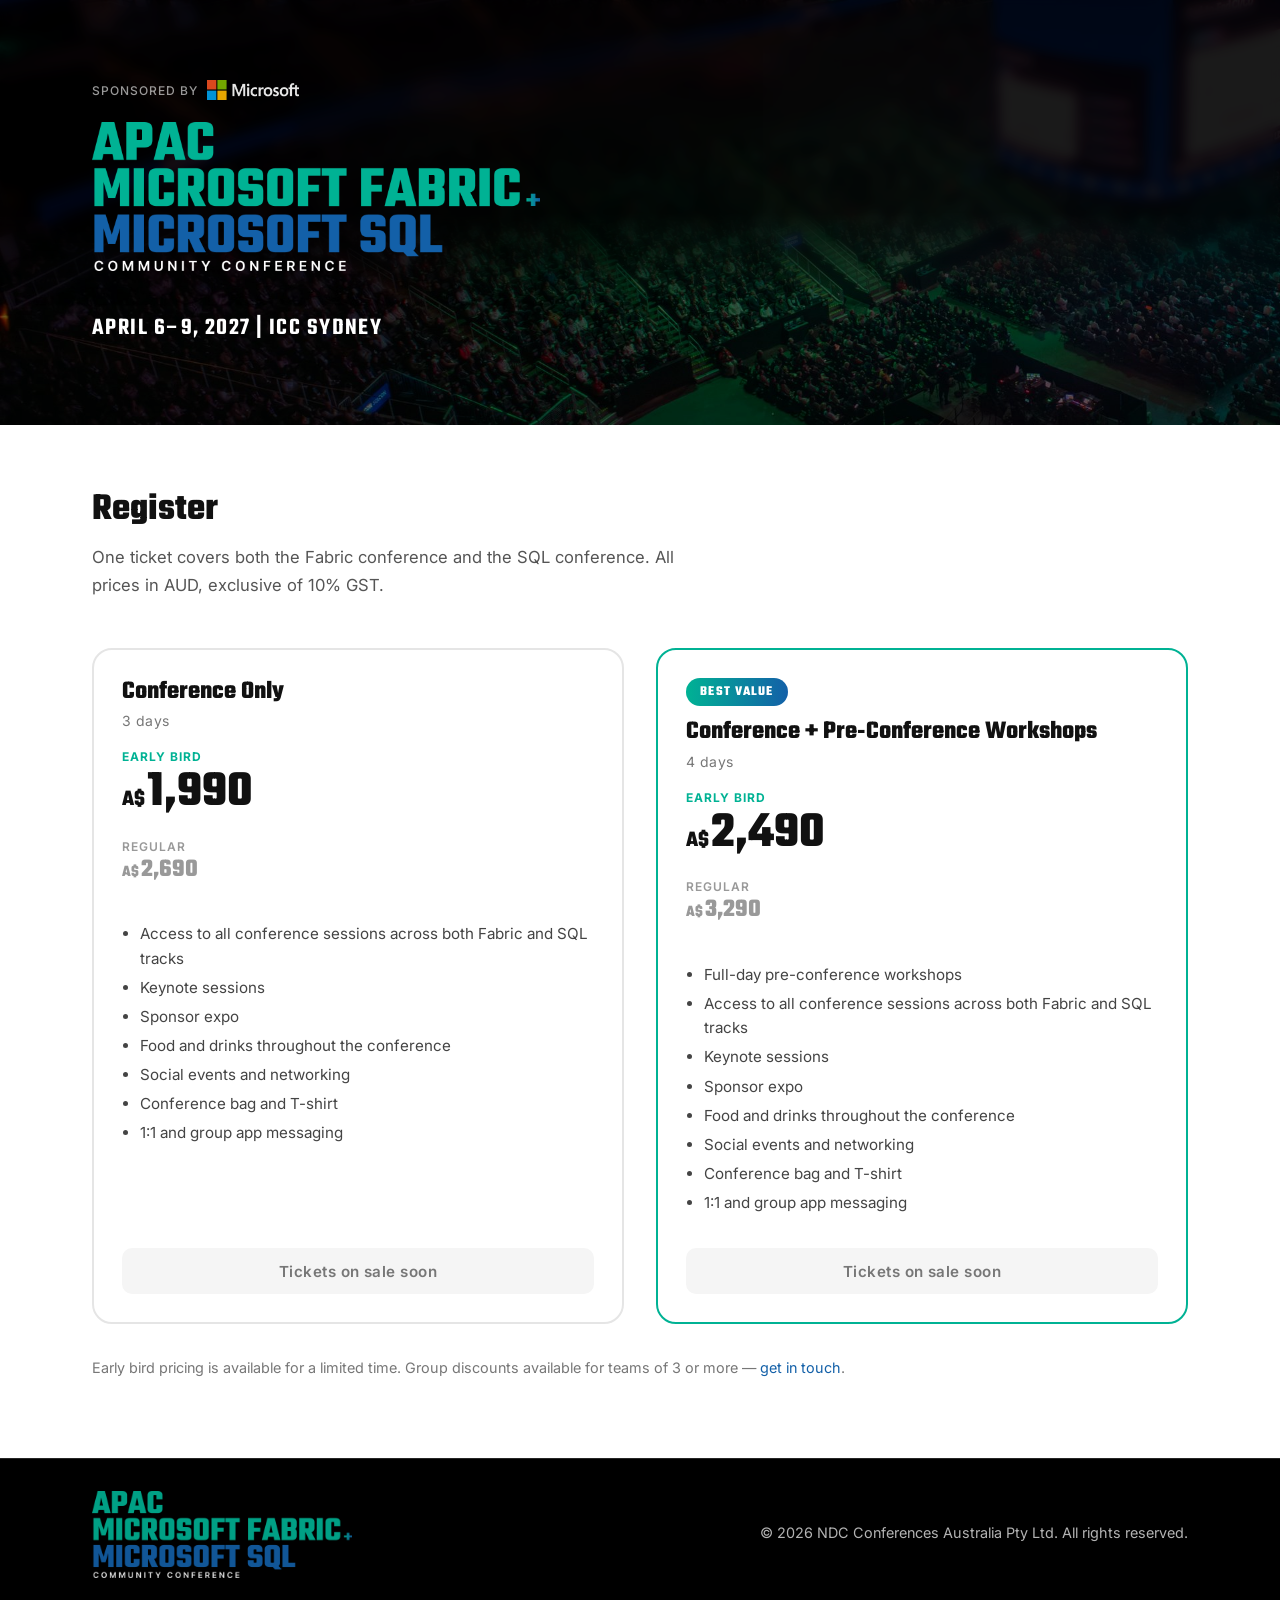
==== commit a35d9730: "Move tickets button under date; replace register buttons with on-sale message Co-Authored-By: Claude" ====
--- a/tickets.html
+++ b/tickets.html
@@ -77,7 +77,7 @@
                 <li>Conference bag and T-shirt</li>
                 <li>1:1 and group app messaging</li>
               </ul>
-              <a href="#" class="pricing-button">Register now</a>
+              <p class="pricing-on-sale">Tickets on sale soon</p>
             </div>
           </div>
 
@@ -111,7 +111,7 @@
                 <li>Conference bag and T-shirt</li>
                 <li>1:1 and group app messaging</li>
               </ul>
-              <a href="#" class="pricing-button">Register now</a>
+              <p class="pricing-on-sale">Tickets on sale soon</p>
             </div>
           </div>
 
--- a/css/main.css
+++ b/css/main.css
@@ -1 +1 @@
-body{margin:0;font-family:'Inter',Helvetica,Arial,sans-serif;color:#fff;background:#000}.visually-hidden{position:absolute;width:1px;height:1px;padding:0;margin:-1px;overflow:hidden;clip:rect(0,0,0,0);white-space:nowrap;border:0}.page-background{position:relative;min-height:100vh;background-image:url(../assets/fabconbackground.jpg);background-size:cover;background-position:center top;background-repeat:no-repeat;box-sizing:border-box;padding:5rem 2rem 2rem}.page-background::before{content:'';position:absolute;inset:0;backdrop-filter:blur(6px);-webkit-backdrop-filter:blur(6px);background:linear-gradient(to bottom,rgba(0,0,0,.72) 0%,rgba(0,0,0,.72) 50%,rgba(0,0,0,.35) 72%,rgba(0,0,0,.25) 100%);-webkit-mask-image:linear-gradient(to bottom,black 50%,transparent 72%);mask-image:linear-gradient(to bottom,black 50%,transparent 72%);z-index:0}.page-background::after{content:'';position:absolute;inset:0;background:rgba(0,0,0,.3);z-index:0}.page-content{position:relative;z-index:1;width:100%;max-width:1096px;margin:0 auto}.hero{width:100%;max-width:560px;text-align:left}.hero-logo{width:min(48vw,336px);height:auto;max-height:none;display:block;margin-bottom:20px}.hero-wordmark{display:flex;flex-direction:column;gap:.15em;margin-bottom:20px}.hero-wordmark-title{font-family:'Teko',sans-serif;font-size:clamp(1.9rem,4.5vw,3rem);font-weight:800;letter-spacing:.03em;line-height:1;color:#fff}.hero-wordmark-sub{font-family:'Inter',sans-serif;font-size:clamp(.85rem,1.8vw,1.1rem);font-weight:400;letter-spacing:.12em;text-transform:uppercase;color:rgba(255,255,255,.8)}.hero-sponsor{display:flex;align-items:center;gap:.6rem;margin-bottom:1.25rem}.hero-sponsor-label{font-family:'Inter',sans-serif;font-size:.75rem;font-weight:500;letter-spacing:.08em;text-transform:uppercase;color:rgba(255,255,255,.6)}.hero-sponsor-logo{height:20px;width:auto;opacity:.9}.hero-meta{width:min(60vw,420px);margin:0 0 2rem;font-size:clamp(1.2rem,2.4vw,1.5rem);font-weight:600;letter-spacing:.06em;text-transform:uppercase}.signup-intro{width:min(60vw,420px);margin:0 0 1rem;font-size:clamp(.95rem,1.4vw,1.1rem);letter-spacing:.04em}.signup-form{width:min(60vw,420px)}.signup-row{display:flex;gap:.75rem}.signup-input{flex:1;min-width:0;height:3.25rem;padding:0 1rem;border-radius:999px;border:1px solid rgba(255,255,255,.35);background:rgba(0,0,0,.45);color:#fff;font:inherit;box-sizing:border-box}.signup-input::placeholder{color:rgba(255,255,255,.75)}.signup-input:focus{outline:0;border-color:rgba(255,255,255,.75)}.signup-button{height:3.25rem;padding:0 1.5rem;border:0;border-radius:999px;color:#fff;font:inherit;font-weight:700;cursor:pointer;white-space:nowrap;background:linear-gradient(90deg,#00b294 0%,#1360a8 100%)}.signup-button:hover{filter:brightness(1.05)}.signup-button:focus{outline:rgba(255,255,255,.85) solid 2px;outline-offset:2px}.fabcon-section{width:100%;max-width:1096px;margin:4rem auto 0}.fabcon-content{text-align:left}.fabcon-title{margin:0 0 2rem;font-size:clamp(1.8rem,3vw,2.75rem);line-height:1.15;color:#78d3b9;font-weight:700}.fabcon-body{display:grid;grid-template-columns:minmax(0,1fr) minmax(320px,460px);gap:2.5rem;align-items:stretch}.fabcon-text-content{max-width:540px}.fabcon-subtitle{margin:0 0 1rem;font-size:clamp(1.15rem,2vw,1.5rem);line-height:1.2;color:#fff;font-weight:700}.fabcon-text{margin:0;font-size:clamp(1rem,1.35vw,1.125rem);line-height:1.7}.fabcon-image-wrap{width:100%;height:100%;display:flex}.fabcon-image{width:100%;height:100%;object-fit:cover;display:block}.reasons-section{margin-top:5rem;background-color:#fff;color:#111;border-radius:24px;position:relative;overflow:hidden}.reasons-inner{max-width:1096px;margin:0 auto;padding:4rem 2rem;box-sizing:border-box}.reasons-title{margin:0 0 .75rem;font-size:clamp(2rem,3vw,2.8rem);line-height:1.1;color:#111}.reasons-intro{max-width:720px;margin:0 0 2.5rem;font-size:clamp(1rem,1.3vw,1.125rem);line-height:1.7;color:#333}.reasons-grid{display:grid;grid-template-columns:repeat(3,minmax(0,1fr));gap:2rem}.reason-card{display:flex;flex-direction:column}.reason-image{width:100%;aspect-ratio:4/3;object-fit:cover;display:block;border-radius:18px;margin-bottom:1rem}.reason-title{margin:0 0 .5rem;font-size:1.2rem;line-height:1.2;color:#111}.reason-text{margin:0;font-size:1rem;line-height:1.65;color:#333}@media (min-width:1100px){.hero-logo,.hero-meta,.signup-form,.signup-intro{width:448px}}@media (max-width:960px){.fabcon-body{grid-template-columns:1fr;gap:1.75rem}.fabcon-image-wrap{order:2;height:auto}.fabcon-image{height:auto}.reasons-grid{grid-template-columns:repeat(2,minmax(0,1fr))}}@media (max-width:640px){.page-background{padding:3rem 1.25rem 1.25rem}.hero{max-width:100%}.hero-logo,.hero-meta,.signup-form,.signup-intro{width:100%}.hero-logo{margin-top:1.5rem;margin-bottom:20px;margin-left:0}.hero-wordmark{margin-top:1.5rem}.signup-intro{margin-top:.25rem;margin-bottom:.5rem;font-size:.8rem}.signup-row{flex-direction:column;gap:.6rem}.signup-form .signup-input{-webkit-appearance:none;appearance:none;width:100%;min-height:4rem;height:4rem;padding:0 1.2rem;font-size:1rem;line-height:normal;box-sizing:border-box}.signup-form .signup-button{width:100%;min-height:3rem;height:3rem;padding:0 1rem;font-size:.95rem;box-sizing:border-box}.fabcon-section{margin-top:3rem}.reasons-section{margin-top:3rem;border-radius:18px}.reasons-inner{padding:2.5rem 1.25rem}.reasons-intro{margin-bottom:2rem}.reasons-grid{grid-template-columns:1fr;gap:1.5rem}.reason-image{aspect-ratio:16/10}}.site-footer{border-top:1px solid rgba(255,255,255,.15)}.footer-inner{max-width:1096px;margin:0 auto;padding:2rem;display:flex;align-items:center;justify-content:space-between;gap:2rem}.footer-logo{width:260px;height:auto;opacity:.9}.footer-wordmark{display:flex;flex-direction:column;gap:.1em}.footer-wordmark-title{font-family:'Teko',sans-serif;font-size:1.1rem;font-weight:800;letter-spacing:.03em;line-height:1;color:#fff}.footer-wordmark-sub{font-family:'Inter',sans-serif;font-size:.65rem;font-weight:400;letter-spacing:.1em;text-transform:uppercase;color:rgba(255,255,255,.7)}.brand-fabcon{color:#00b294}.brand-sqlcon{color:#1360a8}.footer-text{margin:0 0 .5rem;font-size:.9rem;color:rgba(255,255,255,.7)}.footer-links{display:flex;gap:1.25rem}.footer-links a{font-size:.9rem;color:rgba(255,255,255,.7);text-decoration:none}.footer-links a:hover{color:#fff}#hubspot-form{width:min(60vw,420px)}#hubspot-form .hs-form{margin:0}#hubspot-form .hs-form-field{margin-bottom:.75rem}#hubspot-form .hs_email .input,#hubspot-form .input{margin:0}#hubspot-form input[type=email]{width:100%;min-width:0;height:3.25rem;padding:0 1rem;border-radius:999px;border:1px solid rgba(255,255,255,.35);background:rgba(0,0,0,.45);color:#fff;font:inherit;box-sizing:border-box}#hubspot-form input[type=email]::placeholder{color:rgba(255,255,255,.75)}#hubspot-form input[type=email]:focus{outline:0;border-color:rgba(255,255,255,.75)}#hubspot-form .hs-button,#hubspot-form input[type=submit]{height:3.25rem;padding:0 1.5rem;border:0;border-radius:999px;color:#fff;font:inherit;font-weight:700;cursor:pointer;white-space:nowrap;background:linear-gradient(90deg,#00b294 0%,#1360a8 100%)}#hubspot-form .actions{margin:0}@media (min-width:1100px){#hubspot-form{width:560px}}@media (max-width:640px){.footer-inner{flex-direction:column;align-items:flex-start;padding:2rem 1.25rem}.footer-logo{width:140px}#hubspot-form{width:100%}#hubspot-form input[type=email]{-webkit-appearance:none;appearance:none;min-height:4rem;height:4rem;padding:0 1.2rem;font-size:1rem}#hubspot-form .hs-button,#hubspot-form input[type=submit]{width:100%;min-height:3rem;height:3rem;padding:0 1rem;font-size:.95rem}}.hero-meta,.fabcon-title,.fabcon-subtitle,.reasons-title,.reason-title{font-family:'Teko',sans-serif}.signup-button,#hubspot-form .hs-button,#hubspot-form input[type=submit]{font-family:'Teko',sans-serif}.fabric-icon{position:absolute;pointer-events:none;opacity:.15;}.fabric-icon--hex{width:190px;top:-55px;left:-45px;}.fabric-icon--db{width:130px;top:-15px;right:90px;}.fabric-icon--chart{width:160px;bottom:-15px;left:50px;}.fabric-icon--pipeline{width:170px;top:42%;right:-25px;}.fabric-icon--table{width:130px;bottom:50px;right:170px;}.fabric-icon--spark{width:80px;bottom:-10px;right:20px;opacity:.18;}.page-background--short{min-height:0;padding-bottom:3rem}.pricing-section{background:#fff;color:#111;padding:4rem 2rem;box-sizing:border-box}.pricing-inner{max-width:1096px;margin:0 auto}.pricing-title{font-family:'Teko',sans-serif;font-size:clamp(2rem,3vw,2.8rem);line-height:1.1;color:#111;margin:0 0 .75rem}.pricing-intro{max-width:600px;margin:0 0 3rem;font-size:clamp(1rem,1.3vw,1.125rem);line-height:1.7;color:#555}.pricing-grid{display:grid;grid-template-columns:repeat(2,minmax(0,1fr));gap:2rem;margin-bottom:2rem}.pricing-card{border:2px solid #e5e5e5;border-radius:20px;overflow:hidden;display:flex;flex-direction:column}.pricing-card--featured{border-color:#00b294;border-width:2px}.pricing-card-badge{background:linear-gradient(90deg,#00b294 0%,#1360a8 100%);color:#fff;font-family:'Teko',sans-serif;font-size:.85rem;font-weight:700;letter-spacing:.08em;text-transform:uppercase;padding:.3rem .9rem;display:inline-block;border-radius:999px;margin-bottom:.75rem}.pricing-card-header{padding:1.75rem 1.75rem 1.25rem}.pricing-card-title{font-family:'Teko',sans-serif;font-size:clamp(1.4rem,2vw,1.8rem);font-weight:700;line-height:1.1;color:#111;margin:0 0 .4rem}.pricing-card-days{font-size:.875rem;color:#777;margin:0;letter-spacing:.03em}.pricing-card-body{padding:0 1.75rem 1.75rem;display:flex;flex-direction:column;flex:1}.pricing-tier{margin-bottom:1.25rem}.pricing-tier--earlybird .pricing-tier-label{color:#00b294;font-weight:700}.pricing-tier-label{display:block;font-size:.75rem;font-weight:600;letter-spacing:.08em;text-transform:uppercase;color:#999;margin-bottom:.2rem}.pricing-amount{display:flex;align-items:baseline;gap:.1rem}.pricing-currency{font-family:'Teko',sans-serif;font-size:1.4rem;font-weight:700;color:#111;line-height:1}.pricing-number{font-family:'Teko',sans-serif;font-size:clamp(2.6rem,4vw,3.4rem);font-weight:700;color:#111;line-height:1}.pricing-amount--regular .pricing-currency,.pricing-amount--regular .pricing-number{color:#999;font-size:1.6rem}.pricing-amount--regular .pricing-currency{font-size:1rem}.pricing-includes{margin:1.25rem 0 1.75rem;padding:0 0 0 1.1rem;list-style:disc}.pricing-includes li{font-size:.95rem;line-height:1.6;color:#444;margin-bottom:.3rem}.pricing-button{display:block;text-align:center;height:3.25rem;line-height:3.25rem;border-radius:999px;background:linear-gradient(90deg,#00b294 0%,#1360a8 100%);color:#fff;font-family:'Teko',sans-serif;font-size:1.1rem;font-weight:700;letter-spacing:.04em;text-decoration:none;margin-top:auto;transition:filter .15s}.pricing-button:hover{filter:brightness(1.08)}.pricing-note{font-size:.9rem;color:#777;line-height:1.65}.pricing-note a{color:#1360a8;text-decoration:none}.pricing-note a:hover{text-decoration:underline}.tickets-button{display:inline-block;margin-bottom:1.5rem;height:3.25rem;line-height:3.25rem;padding:0 1.75rem;border-radius:999px;background:linear-gradient(90deg,#00b294 0%,#1360a8 100%);color:#fff;font-family:'Teko',sans-serif;font-size:1.1rem;font-weight:700;letter-spacing:.04em;text-decoration:none;white-space:nowrap}.tickets-button:hover{filter:brightness(1.08)}@media (max-width:680px){.pricing-grid{grid-template-columns:1fr}.pricing-card-badge{font-size:.8rem;padding:.25rem .75rem}}+body{margin:0;font-family:'Inter',Helvetica,Arial,sans-serif;color:#fff;background:#000}.visually-hidden{position:absolute;width:1px;height:1px;padding:0;margin:-1px;overflow:hidden;clip:rect(0,0,0,0);white-space:nowrap;border:0}.page-background{position:relative;min-height:100vh;background-image:url(../assets/fabconbackground.jpg);background-size:cover;background-position:center top;background-repeat:no-repeat;box-sizing:border-box;padding:5rem 2rem 2rem}.page-background::before{content:'';position:absolute;inset:0;backdrop-filter:blur(6px);-webkit-backdrop-filter:blur(6px);background:linear-gradient(to bottom,rgba(0,0,0,.72) 0%,rgba(0,0,0,.72) 50%,rgba(0,0,0,.35) 72%,rgba(0,0,0,.25) 100%);-webkit-mask-image:linear-gradient(to bottom,black 50%,transparent 72%);mask-image:linear-gradient(to bottom,black 50%,transparent 72%);z-index:0}.page-background::after{content:'';position:absolute;inset:0;background:rgba(0,0,0,.3);z-index:0}.page-content{position:relative;z-index:1;width:100%;max-width:1096px;margin:0 auto}.hero{width:100%;max-width:560px;text-align:left}.hero-logo{width:min(48vw,336px);height:auto;max-height:none;display:block;margin-bottom:20px}.hero-wordmark{display:flex;flex-direction:column;gap:.15em;margin-bottom:20px}.hero-wordmark-title{font-family:'Teko',sans-serif;font-size:clamp(1.9rem,4.5vw,3rem);font-weight:800;letter-spacing:.03em;line-height:1;color:#fff}.hero-wordmark-sub{font-family:'Inter',sans-serif;font-size:clamp(.85rem,1.8vw,1.1rem);font-weight:400;letter-spacing:.12em;text-transform:uppercase;color:rgba(255,255,255,.8)}.hero-sponsor{display:flex;align-items:center;gap:.6rem;margin-bottom:1.25rem}.hero-sponsor-label{font-family:'Inter',sans-serif;font-size:.75rem;font-weight:500;letter-spacing:.08em;text-transform:uppercase;color:rgba(255,255,255,.6)}.hero-sponsor-logo{height:20px;width:auto;opacity:.9}.hero-meta{width:min(60vw,420px);margin:0 0 2rem;font-size:clamp(1.2rem,2.4vw,1.5rem);font-weight:600;letter-spacing:.06em;text-transform:uppercase}.signup-intro{width:min(60vw,420px);margin:0 0 1rem;font-size:clamp(.95rem,1.4vw,1.1rem);letter-spacing:.04em}.signup-form{width:min(60vw,420px)}.signup-row{display:flex;gap:.75rem}.signup-input{flex:1;min-width:0;height:3.25rem;padding:0 1rem;border-radius:999px;border:1px solid rgba(255,255,255,.35);background:rgba(0,0,0,.45);color:#fff;font:inherit;box-sizing:border-box}.signup-input::placeholder{color:rgba(255,255,255,.75)}.signup-input:focus{outline:0;border-color:rgba(255,255,255,.75)}.signup-button{height:3.25rem;padding:0 1.5rem;border:0;border-radius:999px;color:#fff;font:inherit;font-weight:700;cursor:pointer;white-space:nowrap;background:linear-gradient(90deg,#00b294 0%,#1360a8 100%)}.signup-button:hover{filter:brightness(1.05)}.signup-button:focus{outline:rgba(255,255,255,.85) solid 2px;outline-offset:2px}.fabcon-section{width:100%;max-width:1096px;margin:4rem auto 0}.fabcon-content{text-align:left}.fabcon-title{margin:0 0 2rem;font-size:clamp(1.8rem,3vw,2.75rem);line-height:1.15;color:#78d3b9;font-weight:700}.fabcon-body{display:grid;grid-template-columns:minmax(0,1fr) minmax(320px,460px);gap:2.5rem;align-items:stretch}.fabcon-text-content{max-width:540px}.fabcon-subtitle{margin:0 0 1rem;font-size:clamp(1.15rem,2vw,1.5rem);line-height:1.2;color:#fff;font-weight:700}.fabcon-text{margin:0;font-size:clamp(1rem,1.35vw,1.125rem);line-height:1.7}.fabcon-image-wrap{width:100%;height:100%;display:flex}.fabcon-image{width:100%;height:100%;object-fit:cover;display:block}.reasons-section{margin-top:5rem;background-color:#fff;color:#111;border-radius:24px;position:relative;overflow:hidden}.reasons-inner{max-width:1096px;margin:0 auto;padding:4rem 2rem;box-sizing:border-box}.reasons-title{margin:0 0 .75rem;font-size:clamp(2rem,3vw,2.8rem);line-height:1.1;color:#111}.reasons-intro{max-width:720px;margin:0 0 2.5rem;font-size:clamp(1rem,1.3vw,1.125rem);line-height:1.7;color:#333}.reasons-grid{display:grid;grid-template-columns:repeat(3,minmax(0,1fr));gap:2rem}.reason-card{display:flex;flex-direction:column}.reason-image{width:100%;aspect-ratio:4/3;object-fit:cover;display:block;border-radius:18px;margin-bottom:1rem}.reason-title{margin:0 0 .5rem;font-size:1.2rem;line-height:1.2;color:#111}.reason-text{margin:0;font-size:1rem;line-height:1.65;color:#333}@media (min-width:1100px){.hero-logo,.hero-meta,.signup-form,.signup-intro{width:448px}}@media (max-width:960px){.fabcon-body{grid-template-columns:1fr;gap:1.75rem}.fabcon-image-wrap{order:2;height:auto}.fabcon-image{height:auto}.reasons-grid{grid-template-columns:repeat(2,minmax(0,1fr))}}@media (max-width:640px){.page-background{padding:3rem 1.25rem 1.25rem}.hero{max-width:100%}.hero-logo,.hero-meta,.signup-form,.signup-intro{width:100%}.hero-logo{margin-top:1.5rem;margin-bottom:20px;margin-left:0}.hero-wordmark{margin-top:1.5rem}.signup-intro{margin-top:.25rem;margin-bottom:.5rem;font-size:.8rem}.signup-row{flex-direction:column;gap:.6rem}.signup-form .signup-input{-webkit-appearance:none;appearance:none;width:100%;min-height:4rem;height:4rem;padding:0 1.2rem;font-size:1rem;line-height:normal;box-sizing:border-box}.signup-form .signup-button{width:100%;min-height:3rem;height:3rem;padding:0 1rem;font-size:.95rem;box-sizing:border-box}.fabcon-section{margin-top:3rem}.reasons-section{margin-top:3rem;border-radius:18px}.reasons-inner{padding:2.5rem 1.25rem}.reasons-intro{margin-bottom:2rem}.reasons-grid{grid-template-columns:1fr;gap:1.5rem}.reason-image{aspect-ratio:16/10}}.site-footer{border-top:1px solid rgba(255,255,255,.15)}.footer-inner{max-width:1096px;margin:0 auto;padding:2rem;display:flex;align-items:center;justify-content:space-between;gap:2rem}.footer-logo{width:260px;height:auto;opacity:.9}.footer-wordmark{display:flex;flex-direction:column;gap:.1em}.footer-wordmark-title{font-family:'Teko',sans-serif;font-size:1.1rem;font-weight:800;letter-spacing:.03em;line-height:1;color:#fff}.footer-wordmark-sub{font-family:'Inter',sans-serif;font-size:.65rem;font-weight:400;letter-spacing:.1em;text-transform:uppercase;color:rgba(255,255,255,.7)}.brand-fabcon{color:#00b294}.brand-sqlcon{color:#1360a8}.footer-text{margin:0 0 .5rem;font-size:.9rem;color:rgba(255,255,255,.7)}.footer-links{display:flex;gap:1.25rem}.footer-links a{font-size:.9rem;color:rgba(255,255,255,.7);text-decoration:none}.footer-links a:hover{color:#fff}#hubspot-form{width:min(60vw,420px)}#hubspot-form .hs-form{margin:0}#hubspot-form .hs-form-field{margin-bottom:.75rem}#hubspot-form .hs_email .input,#hubspot-form .input{margin:0}#hubspot-form input[type=email]{width:100%;min-width:0;height:3.25rem;padding:0 1rem;border-radius:999px;border:1px solid rgba(255,255,255,.35);background:rgba(0,0,0,.45);color:#fff;font:inherit;box-sizing:border-box}#hubspot-form input[type=email]::placeholder{color:rgba(255,255,255,.75)}#hubspot-form input[type=email]:focus{outline:0;border-color:rgba(255,255,255,.75)}#hubspot-form .hs-button,#hubspot-form input[type=submit]{height:3.25rem;padding:0 1.5rem;border:0;border-radius:999px;color:#fff;font:inherit;font-weight:700;cursor:pointer;white-space:nowrap;background:linear-gradient(90deg,#00b294 0%,#1360a8 100%)}#hubspot-form .actions{margin:0}@media (min-width:1100px){#hubspot-form{width:560px}}@media (max-width:640px){.footer-inner{flex-direction:column;align-items:flex-start;padding:2rem 1.25rem}.footer-logo{width:140px}#hubspot-form{width:100%}#hubspot-form input[type=email]{-webkit-appearance:none;appearance:none;min-height:4rem;height:4rem;padding:0 1.2rem;font-size:1rem}#hubspot-form .hs-button,#hubspot-form input[type=submit]{width:100%;min-height:3rem;height:3rem;padding:0 1rem;font-size:.95rem}}.hero-meta,.fabcon-title,.fabcon-subtitle,.reasons-title,.reason-title{font-family:'Teko',sans-serif}.signup-button,#hubspot-form .hs-button,#hubspot-form input[type=submit]{font-family:'Teko',sans-serif}.fabric-icon{position:absolute;pointer-events:none;opacity:.15;}.fabric-icon--hex{width:190px;top:-55px;left:-45px;}.fabric-icon--db{width:130px;top:-15px;right:90px;}.fabric-icon--chart{width:160px;bottom:-15px;left:50px;}.fabric-icon--pipeline{width:170px;top:42%;right:-25px;}.fabric-icon--table{width:130px;bottom:50px;right:170px;}.fabric-icon--spark{width:80px;bottom:-10px;right:20px;opacity:.18;}.page-background--short{min-height:0;padding-bottom:3rem}.pricing-section{background:#fff;color:#111;padding:4rem 2rem;box-sizing:border-box}.pricing-inner{max-width:1096px;margin:0 auto}.pricing-title{font-family:'Teko',sans-serif;font-size:clamp(2rem,3vw,2.8rem);line-height:1.1;color:#111;margin:0 0 .75rem}.pricing-intro{max-width:600px;margin:0 0 3rem;font-size:clamp(1rem,1.3vw,1.125rem);line-height:1.7;color:#555}.pricing-grid{display:grid;grid-template-columns:repeat(2,minmax(0,1fr));gap:2rem;margin-bottom:2rem}.pricing-card{border:2px solid #e5e5e5;border-radius:20px;overflow:hidden;display:flex;flex-direction:column}.pricing-card--featured{border-color:#00b294;border-width:2px}.pricing-card-badge{background:linear-gradient(90deg,#00b294 0%,#1360a8 100%);color:#fff;font-family:'Teko',sans-serif;font-size:.85rem;font-weight:700;letter-spacing:.08em;text-transform:uppercase;padding:.3rem .9rem;display:inline-block;border-radius:999px;margin-bottom:.75rem}.pricing-card-header{padding:1.75rem 1.75rem 1.25rem}.pricing-card-title{font-family:'Teko',sans-serif;font-size:clamp(1.4rem,2vw,1.8rem);font-weight:700;line-height:1.1;color:#111;margin:0 0 .4rem}.pricing-card-days{font-size:.875rem;color:#777;margin:0;letter-spacing:.03em}.pricing-card-body{padding:0 1.75rem 1.75rem;display:flex;flex-direction:column;flex:1}.pricing-tier{margin-bottom:1.25rem}.pricing-tier--earlybird .pricing-tier-label{color:#00b294;font-weight:700}.pricing-tier-label{display:block;font-size:.75rem;font-weight:600;letter-spacing:.08em;text-transform:uppercase;color:#999;margin-bottom:.2rem}.pricing-amount{display:flex;align-items:baseline;gap:.1rem}.pricing-currency{font-family:'Teko',sans-serif;font-size:1.4rem;font-weight:700;color:#111;line-height:1}.pricing-number{font-family:'Teko',sans-serif;font-size:clamp(2.6rem,4vw,3.4rem);font-weight:700;color:#111;line-height:1}.pricing-amount--regular .pricing-currency,.pricing-amount--regular .pricing-number{color:#999;font-size:1.6rem}.pricing-amount--regular .pricing-currency{font-size:1rem}.pricing-includes{margin:1.25rem 0 1.75rem;padding:0 0 0 1.1rem;list-style:disc}.pricing-includes li{font-size:.95rem;line-height:1.6;color:#444;margin-bottom:.3rem}.pricing-button{display:block;text-align:center;height:3.25rem;line-height:3.25rem;border-radius:999px;background:linear-gradient(90deg,#00b294 0%,#1360a8 100%);color:#fff;font-family:'Teko',sans-serif;font-size:1.1rem;font-weight:700;letter-spacing:.04em;text-decoration:none;margin-top:auto;transition:filter .15s}.pricing-button:hover{filter:brightness(1.08)}.pricing-note{font-size:.9rem;color:#777;line-height:1.65}.pricing-note a{color:#1360a8;text-decoration:none}.pricing-note a:hover{text-decoration:underline}.pricing-on-sale{margin:auto 0 0;padding:.85rem 1rem;border-radius:10px;background:#f5f5f5;color:#777;font-size:.95rem;font-weight:600;text-align:center;letter-spacing:.03em}.tickets-button{display:inline-block;margin-bottom:1.5rem;height:3.25rem;line-height:3.25rem;padding:0 1.75rem;border-radius:999px;background:linear-gradient(90deg,#00b294 0%,#1360a8 100%);color:#fff;font-family:'Teko',sans-serif;font-size:1.1rem;font-weight:700;letter-spacing:.04em;text-decoration:none;white-space:nowrap}.tickets-button:hover{filter:brightness(1.08)}@media (max-width:680px){.pricing-grid{grid-template-columns:1fr}.pricing-card-badge{font-size:.8rem;padding:.25rem .75rem}}
